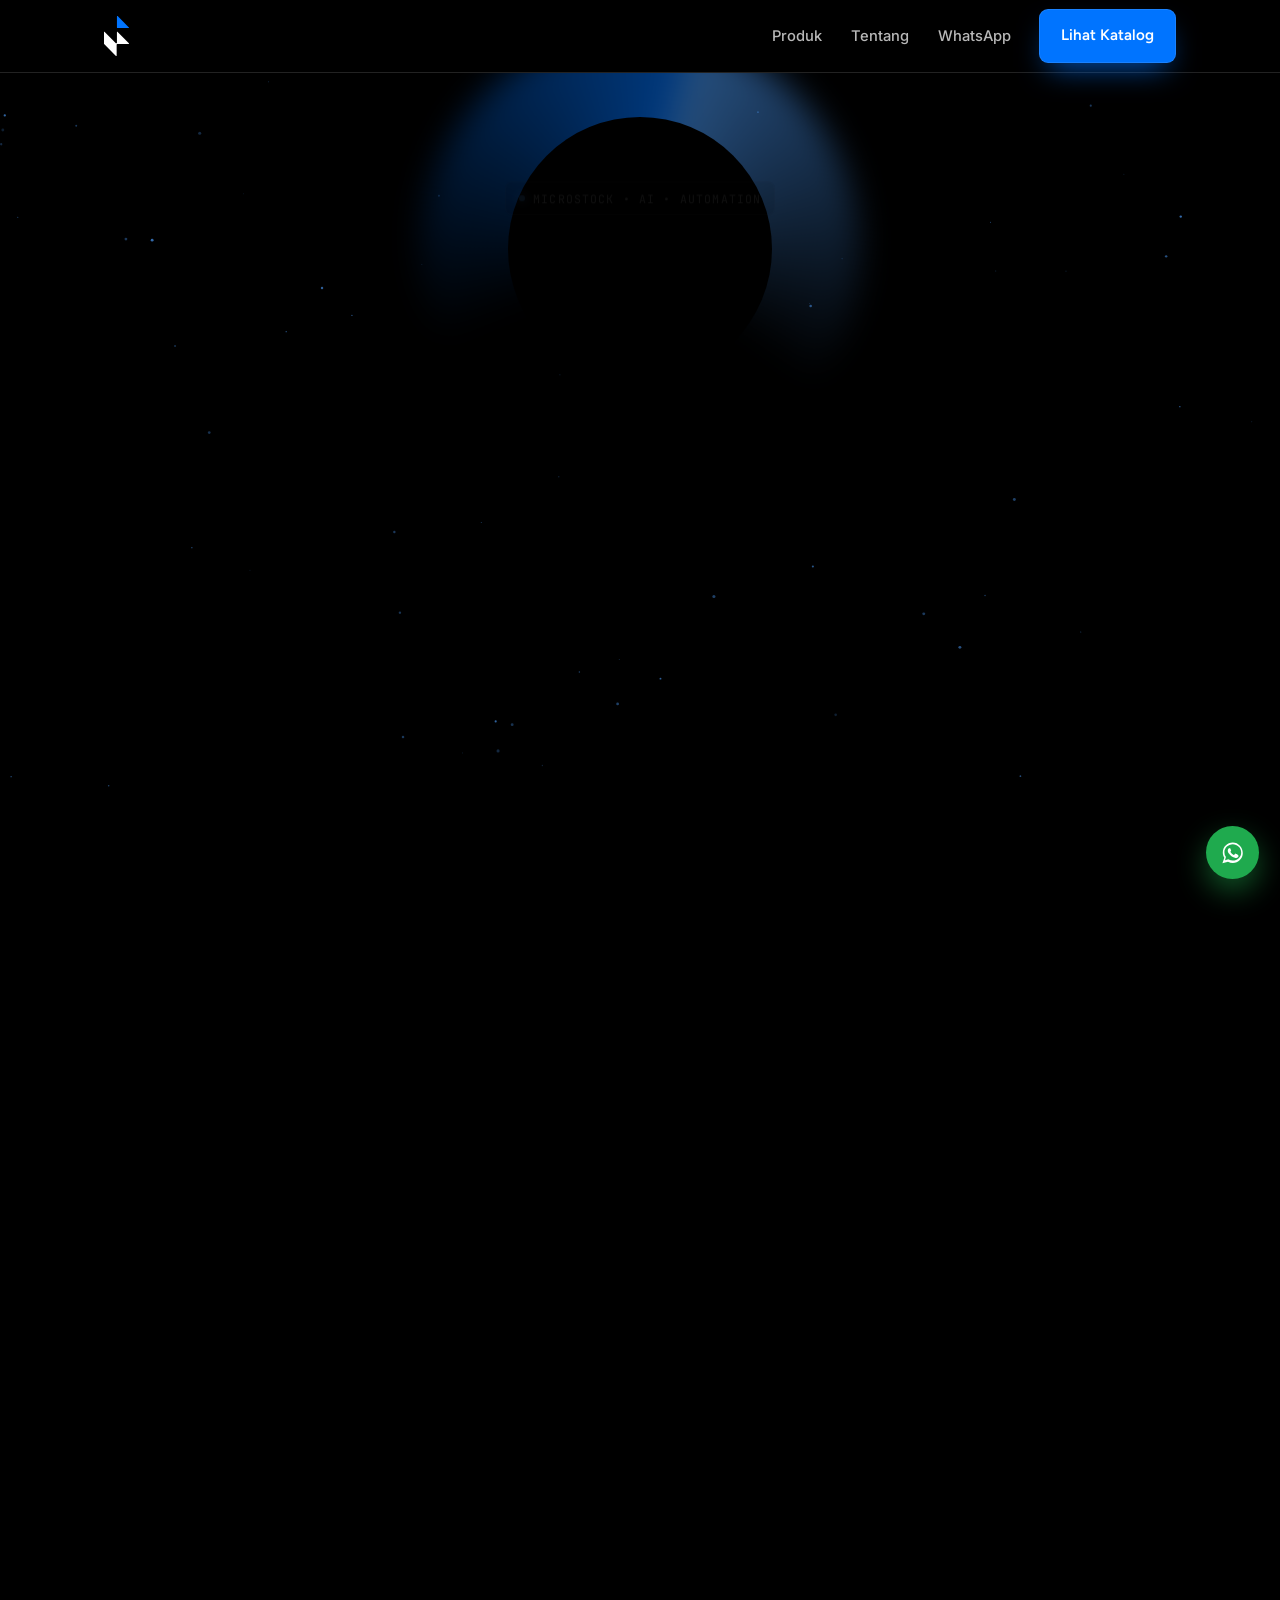
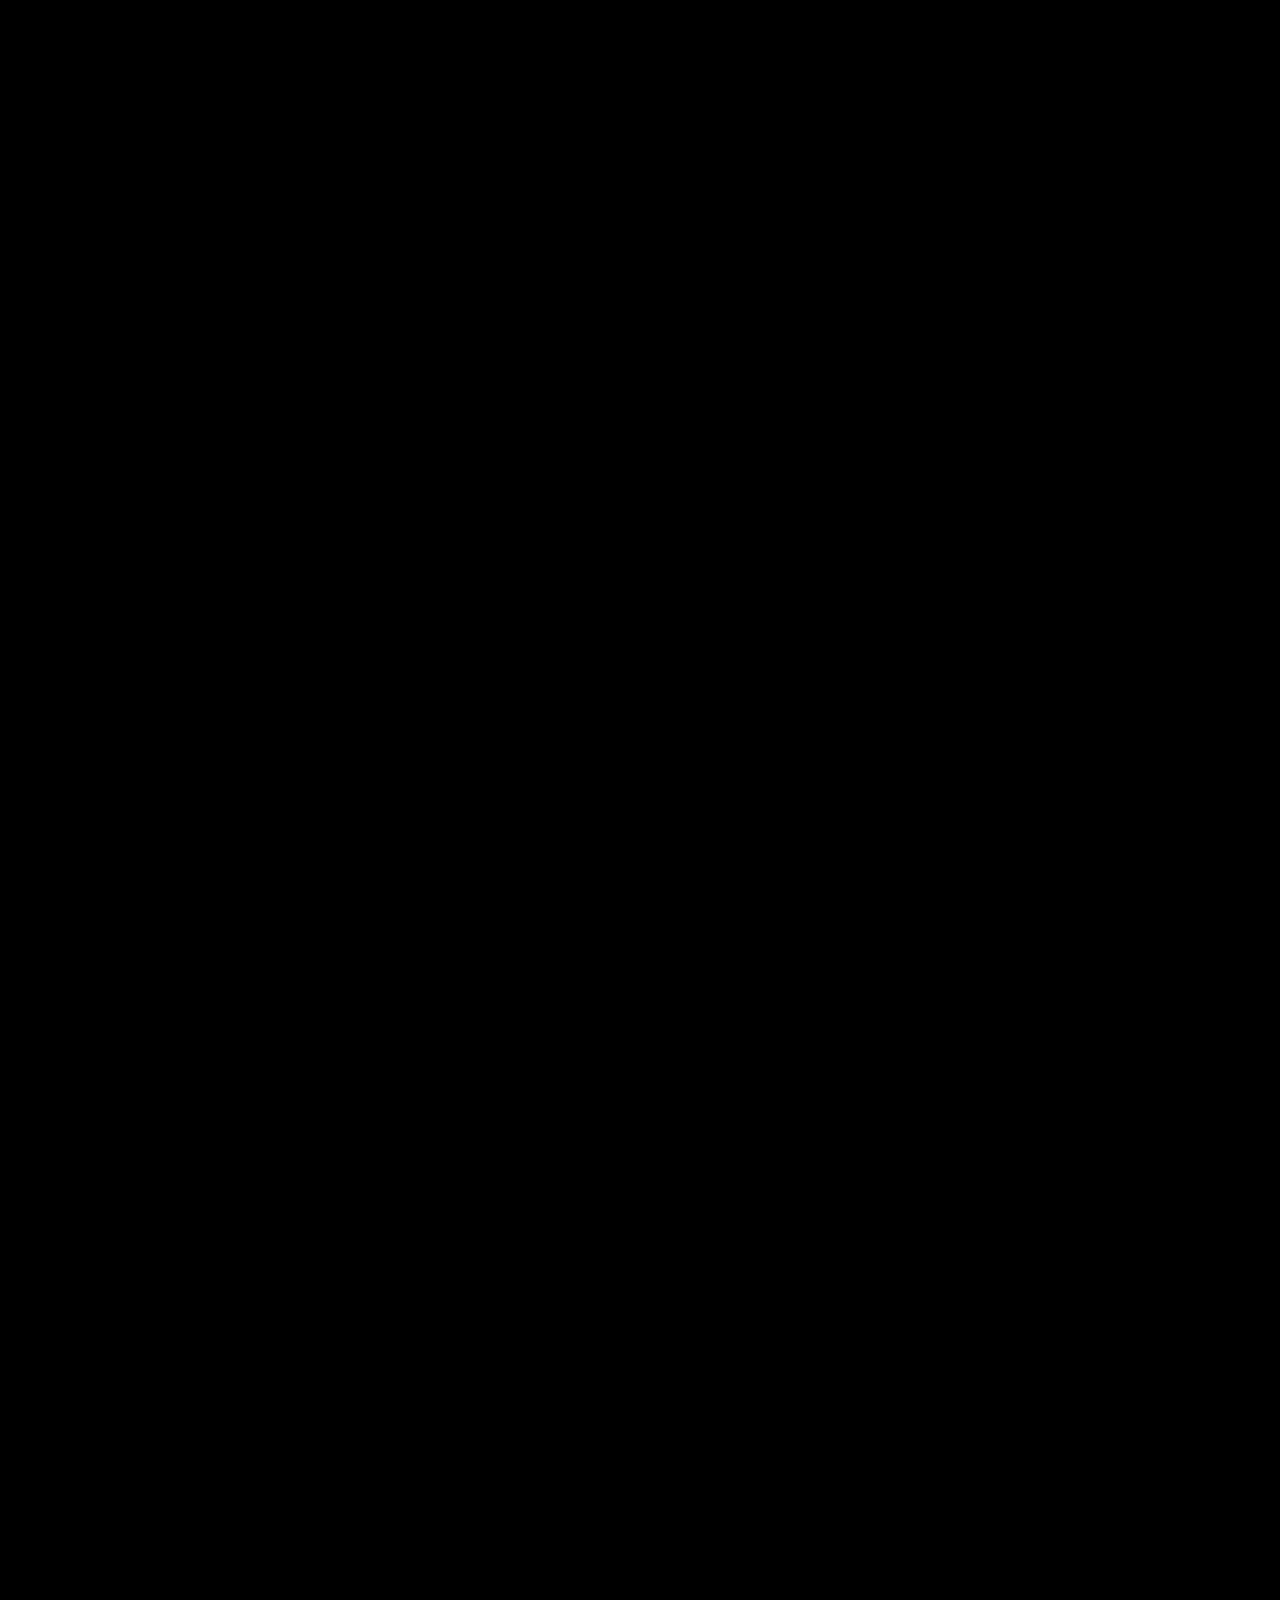
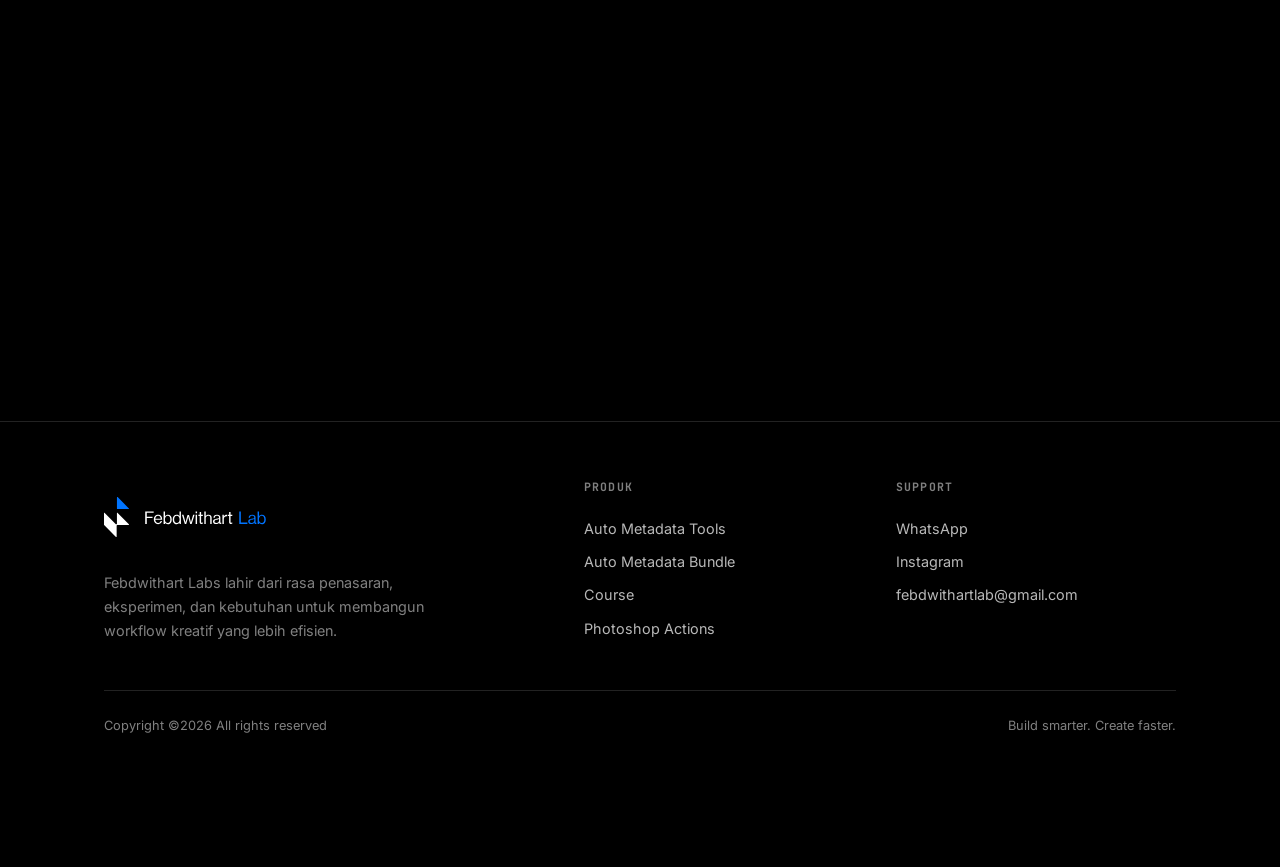
==== index.html @ 97d3edf4 "Initial commit" ====
<!DOCTYPE html>
<html lang="id">
<head>
  <meta charset="UTF-8" />
  <meta http-equiv="refresh" content="0; url=index-dark.html" />
  <title>Febdwithart Labs</title>
</head>
<body>
  <p>Memuat...</p>
</body>
</html>
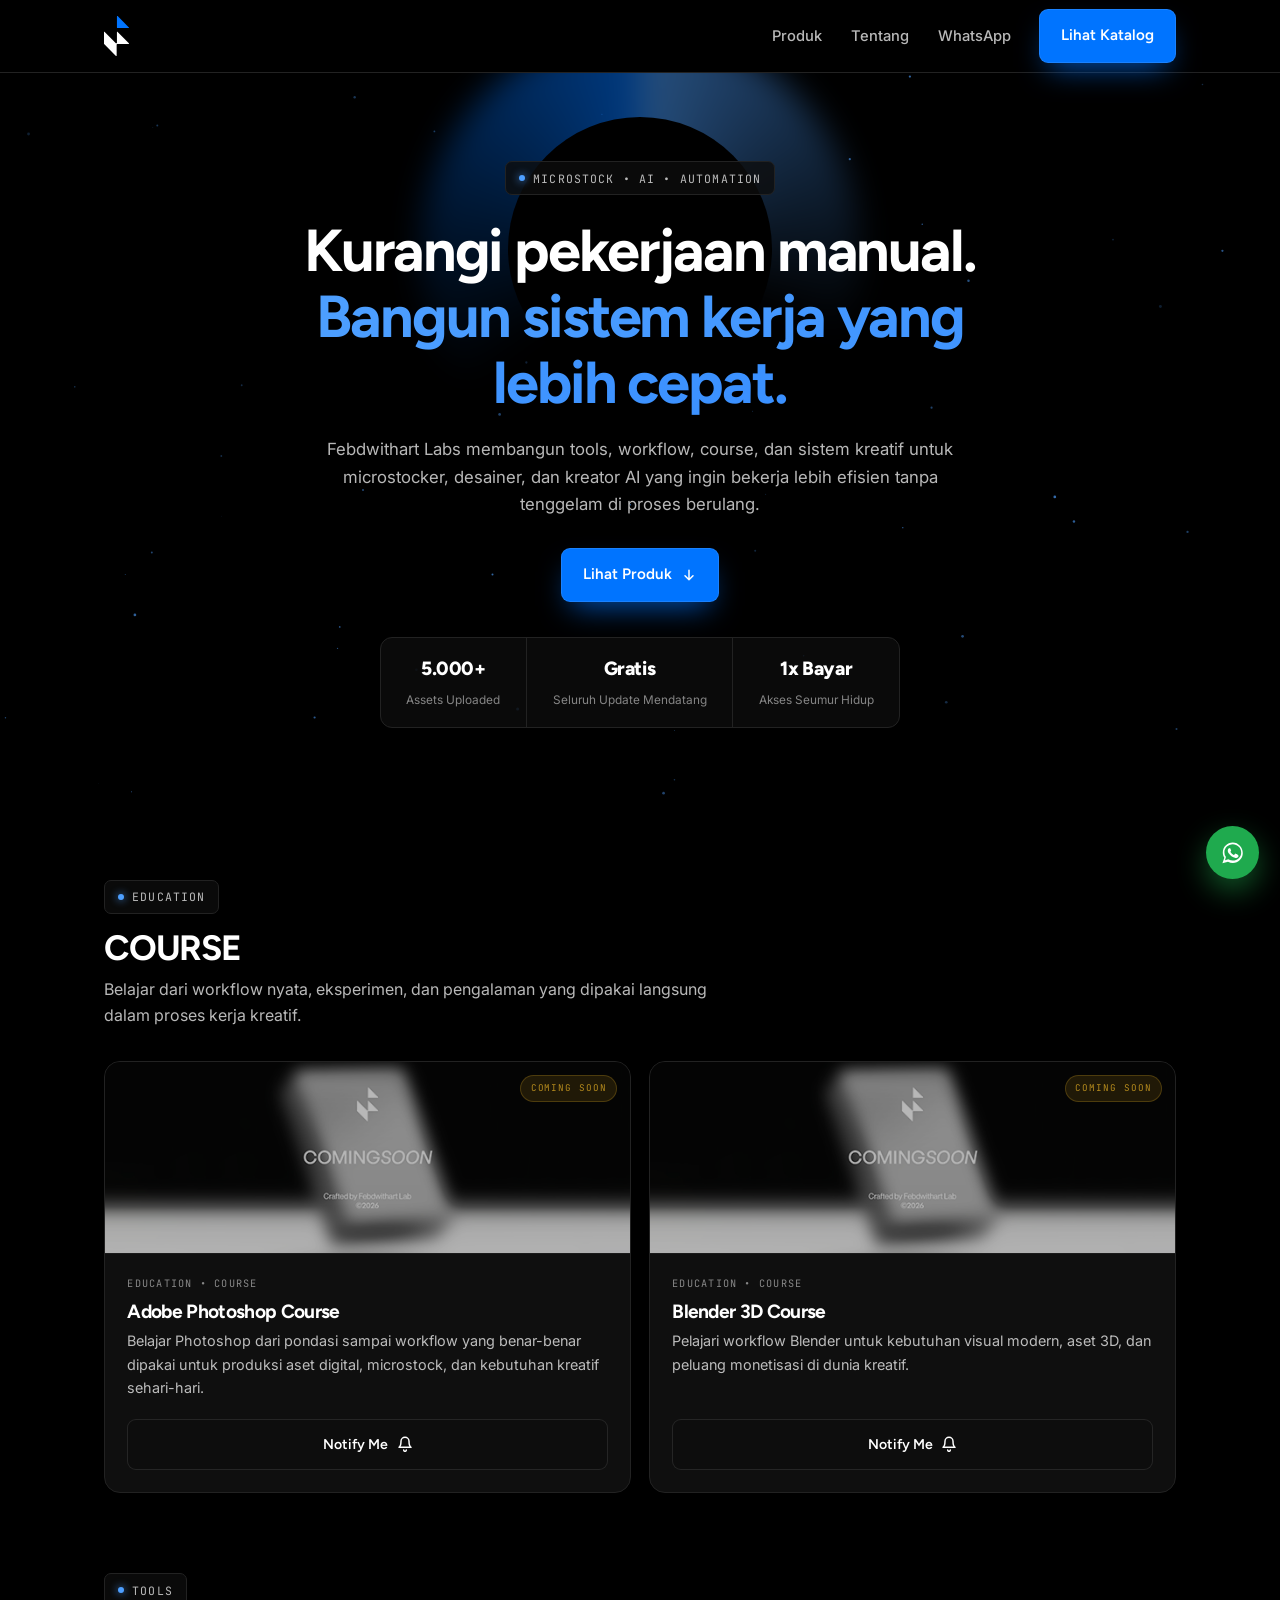
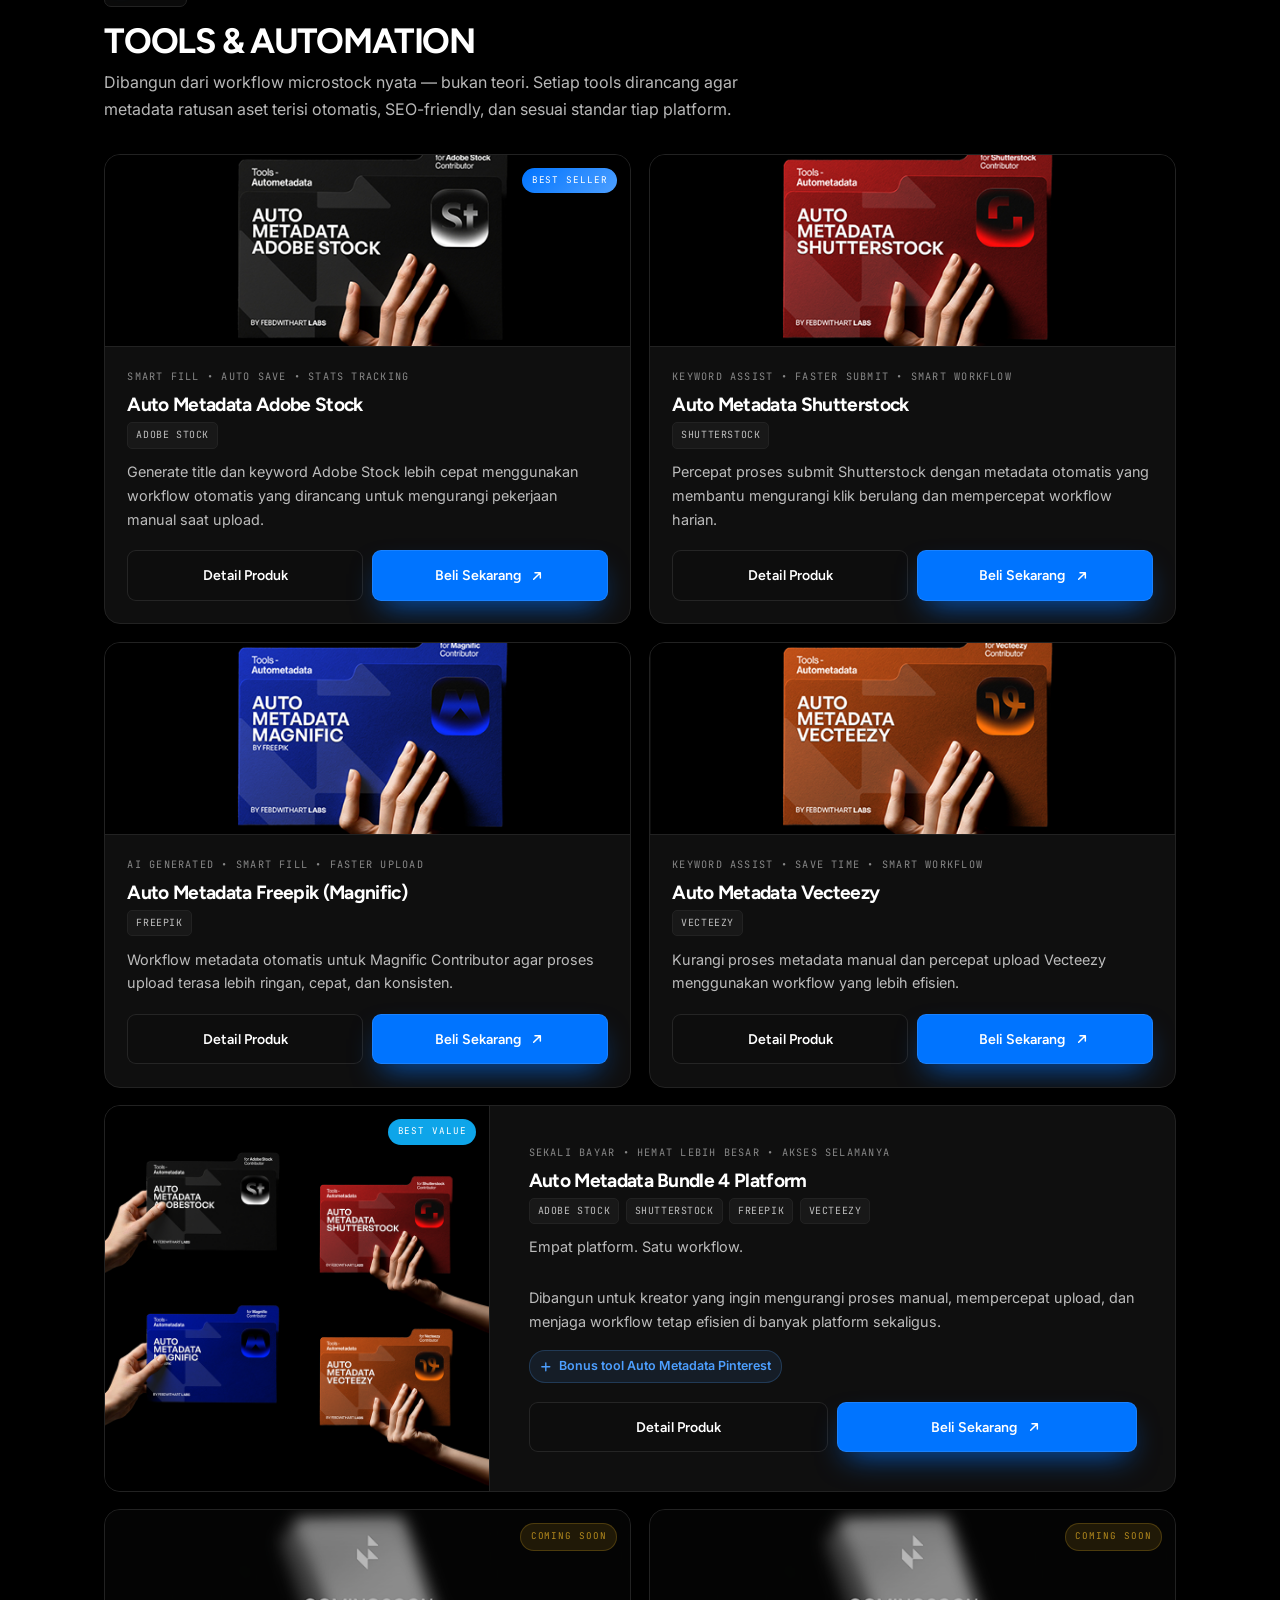
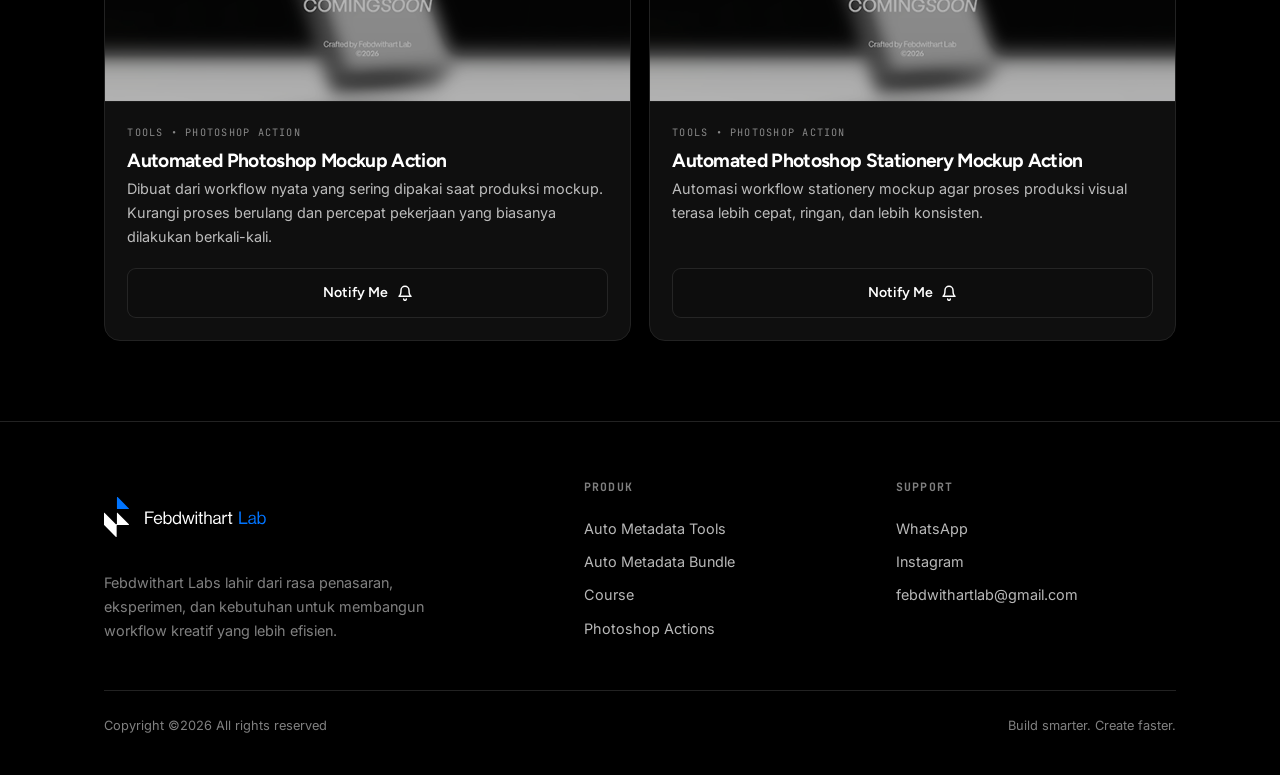
==== commit 446dff55: "Fix: rename index-dark.html jadi index.html" ====
--- a/index.html
+++ b/index.html
@@ -1,11 +1,337 @@
 <!DOCTYPE html>
 <html lang="id">
 <head>
-  <meta charset="UTF-8" />
-  <meta http-equiv="refresh" content="0; url=index-dark.html" />
-  <title>Febdwithart Labs</title>
+<meta charset="UTF-8" />
+<meta name="viewport" content="width=device-width, initial-scale=1.0" />
+<title>Febdwithart Labs — Tools, Course &amp; Automasi Kreatif untuk Microstock</title>
+<meta name="description" content="Ecosystem produk digital Febdwithart Labs: tools auto-metadata, course Photoshop & Blender, dan automasi workflow untuk microstocker, desainer, dan kreator AI." />
+<!-- Open Graph — tampilan saat link dibagikan -->
+<meta property="og:type"        content="website" />
+<meta property="og:site_name"   content="Febdwithart Labs" />
+<meta property="og:url"         content="https://febdwithartlab.com/" />
+<meta property="og:title"       content="Febdwithart Labs — Tools & Automasi untuk Microstocker" />
+<meta property="og:description" content="Tools auto-metadata, course, dan sistem workflow untuk microstocker yang ingin produksi lebih banyak tanpa kerja dua kali lipat." />
+<meta property="og:image"       content="https://febdwithartlab.com/images/og-image.jpg" />
+<meta property="og:image:width"  content="1200" />
+<meta property="og:image:height" content="630" />
+<meta property="og:locale"      content="id_ID" />
+
+<!-- Twitter / X Card -->
+<meta name="twitter:card"        content="summary_large_image" />
+<meta name="twitter:site"        content="@febdwithartlab" />
+<meta name="twitter:title"       content="Febdwithart Labs — Tools & Automasi untuk Microstocker" />
+<meta name="twitter:description" content="Tools auto-metadata, course, dan sistem workflow untuk microstocker yang ingin produksi lebih banyak tanpa kerja dua kali lipat." />
+<meta name="twitter:image"       content="https://febdwithartlab.com/images/og-image.jpg" />
+
+<!-- Canonical URL -->
+<link rel="canonical" href="https://febdwithartlab.com/" />
+<link rel="preconnect" href="https://fonts.googleapis.com" />
+<link rel="preconnect" href="https://fonts.gstatic.com" crossorigin />
+<link href="https://fonts.googleapis.com/css2?family=Figtree:wght@400;500;600;700;800;900&family=Inter:wght@400;500;600&family=JetBrains+Mono:wght@500&display=swap" rel="stylesheet" />
+<!-- Favicon -->
+<link rel="icon" type="image/x-icon"       href="images/favicon/favicon.ico" />
+<link rel="icon" type="image/png" sizes="16x16"  href="images/favicon/favicon-16x16.png" />
+<link rel="icon" type="image/png" sizes="32x32"  href="images/favicon/favicon-32x32.png" />
+<link rel="apple-touch-icon" sizes="180x180"     href="images/favicon/apple-touch-icon.png" />
+<link rel="manifest"                             href="images/favicon/site.webmanifest" />
+<meta name="theme-color" content="#0A0A0A" />
+<link rel="stylesheet" href="css/style.css" />
 </head>
 <body>
-  <p>Memuat...</p>
+
+<!-- ===== NAV ===== -->
+<header class="nav" id="nav">
+  <div class="wrap nav-in">
+    <a href="index.html" class="logo">
+      <img src="images/logo-icon.svg" alt="Febdwithart" class="logo-icon" />
+    </a>
+    <button class="burger" id="burger" aria-label="Menu"><span></span><span></span><span></span></button>
+    <div class="nav-collapse">
+      <nav class="nav-links">
+        <a href="#produk">Produk</a>
+        <a href="#tentang">Tentang</a>
+        <a href="https://wa.me/62895603681498" target="_blank" rel="noopener">WhatsApp</a>
+      </nav>
+      <a href="#produk" class="btn btn-primary">Lihat Katalog</a>
+    </div>
+  </div>
+</header>
+
+<main>
+
+  <!-- ===== HERO ===== -->
+  <section class="hero">
+    <canvas id="stars"></canvas>
+    <div class="hero-glow"><div class="ring"></div><div class="void"></div></div>
+    <div class="wrap">
+      <span class="badge reveal"><span class="dot"></span> Microstock &bull; AI &bull; Automation</span>
+      <h1 class="reveal"> Kurangi pekerjaan manual.<br><span class="grad"> Bangun sistem kerja yang lebih cepat.</span></h1>
+      <p class="lead reveal"> Febdwithart Labs membangun tools, workflow, course, dan sistem kreatif untuk microstocker, desainer, dan kreator AI yang ingin bekerja lebih efisien tanpa tenggelam di proses berulang.</p>
+      <div class="hero-actions reveal">
+        <a href="#produk" class="btn btn-primary">Lihat Produk
+          <svg viewBox="0 0 24 24" fill="none" stroke="currentColor" stroke-width="2.2" stroke-linecap="round" stroke-linejoin="round"><path d="M12 5v14M6 13l6 6 6-6"/></svg>
+        </a>
+      </div>
+      <div class="mini-stats reveal">
+        <div class="ms"><b>5.000+</b><span>Assets Uploaded</span></div>
+        <div class="ms"><b>Gratis</b><span>Seluruh Update Mendatang</span></div>
+        <div class="ms"><b>1x Bayar</b><span>Akses Seumur Hidup</span></div>
+      </div>
+    </div>
+  </section>
+
+  <!-- ===== SECTION 1: EDUCATION / COURSE ===== -->
+  <section class="section" id="produk">
+    <div class="wrap">
+      <div class="cat-head reveal">
+        <span class="badge"><span class="dot"></span> Education</span>
+        <h2>COURSE</h2>
+        <p>Belajar dari workflow nyata, eksperimen, dan pengalaman yang dipakai langsung dalam proses kerja kreatif.</p>
+      </div>
+      <div class="bento">
+
+        <!-- Adobe Photoshop Course -->
+        <article class="pcard soon span3 reveal">
+          <div class="pcard-cover"><img src="images/thumbnails/thumb-comingsoon.png"
+            alt="Adobe Photoshop Course"
+            class="thumb-img" />
+            <span class="pc-badge bg-soon">Coming Soon</span>
+          </div>
+          <div class="pcard-body">
+            <span class="pc-eyebrow">Education &bull; Course</span>
+            <h3>Adobe Photoshop Course</h3>
+            <p>Belajar Photoshop dari pondasi sampai workflow yang benar-benar dipakai untuk produksi aset digital, microstock, dan kebutuhan kreatif sehari-hari.</p>
+            <div class="pc-actions">
+              <a class="btn btn-ghost" href="https://wa.me/62895603681498?text=Halo%2C%20saya%20tertarik%20Adobe%20Photoshop%20Course.%20Kalau%20rilis%20kabarin%20ya." target="_blank" rel="noopener">Notify Me
+                <svg viewBox="0 0 24 24" fill="none" stroke="currentColor" stroke-width="2.2" stroke-linecap="round" stroke-linejoin="round"><path d="M6 8a6 6 0 0 1 12 0c0 7 3 9 3 9H3s3-2 3-9M10 21a2 2 0 0 0 4 0"/></svg>
+              </a>
+            </div>
+          </div>
+        </article>
+
+        <!-- Blender 3D Course -->
+        <article class="pcard soon span3 reveal">
+          <div class="pcard-cover"><img src="images/thumbnails/thumb-comingsoon.png"
+            alt="Blender 3D Course"
+            class="thumb-img" />
+            <span class="pc-badge bg-soon">Coming Soon</span>
+          </div>
+          <div class="pcard-body">
+            <span class="pc-eyebrow">Education &bull; Course</span>
+            <h3>Blender 3D Course</h3>
+            <p>Pelajari workflow Blender untuk kebutuhan visual modern, aset 3D, dan peluang monetisasi di dunia kreatif.</p>
+            <div class="pc-actions">
+              <a class="btn btn-ghost" href="https://wa.me/62895603681498?text=Halo%2C%20saya%20tertarik%20Blender%203D%20Course.%20Kalau%20rilis%20kabarin%20ya." target="_blank" rel="noopener">Notify Me
+                <svg viewBox="0 0 24 24" fill="none" stroke="currentColor" stroke-width="2.2" stroke-linecap="round" stroke-linejoin="round"><path d="M6 8a6 6 0 0 1 12 0c0 7 3 9 3 9H3s3-2 3-9M10 21a2 2 0 0 0 4 0"/></svg>
+              </a>
+            </div>
+          </div>
+        </article>
+
+      </div>
+    </div>
+  </section>
+
+  <!-- ===== SECTION 2: TOOLS ===== -->
+  <section class="section" id="tools" style="padding-top:0;">
+    <div class="wrap">
+      <div class="cat-head reveal">
+        <span class="badge"><span class="dot"></span> TOOLS</span>
+        <h2>TOOLS & AUTOMATION</h2>
+        <p>Dibangun dari workflow microstock nyata — bukan teori. Setiap tools dirancang agar metadata ratusan aset terisi otomatis, SEO-friendly, dan sesuai standar tiap platform.</p>
+      </div>
+      <div class="bento">
+
+        <!-- 1. Auto Metadata Adobe Stock -->
+        <article class="pcard span3 reveal">
+          <div class="pcard-cover">
+            <img src="images/thumbnails/thumb-adobestock.png"
+            alt="Auto Metadata Adobe Stock"
+            class="thumb-img" /><span class="pc-badge bg-best">Best Seller</span>
+          </div>
+          <div class="pcard-body">
+            <span class="pc-eyebrow">Smart Fill &bull; Auto Save &bull; Stats Tracking</span>
+            <h3>Auto Metadata Adobe Stock</h3>
+            <div class="pc-platforms"><span>Adobe Stock</span></div>
+            <p>Generate title dan keyword Adobe Stock lebih cepat menggunakan workflow otomatis yang dirancang untuk mengurangi pekerjaan manual saat upload.</p>
+            <div class="pc-actions">
+              <a class="btn btn-ghost" href="products/autometadata-adobe.html">Detail Produk</a>
+              <a class="btn btn-primary" href="https://lynk.id/febdwithart/07mp1kjrmgll/checkout" target="_blank" rel="noopener">Beli Sekarang
+                <svg viewBox="0 0 24 24" fill="none" stroke="currentColor" stroke-width="2.2" stroke-linecap="round" stroke-linejoin="round"><path d="M7 17 17 7M9 7h8v8"/></svg>
+              </a>
+            </div>
+          </div>
+        </article>
+
+        <!-- 2. Auto Metadata Shutterstock -->
+        <article class="pcard span3 reveal">
+          <div class="pcard-cover">
+            <img src="images/thumbnails/thumb-shutterstock.png"
+            alt="Auto Metadata Shutterstock"
+            class="thumb-img" />
+          </div>
+          <div class="pcard-body">
+            <span class="pc-eyebrow">Keyword Assist &bull; Faster Submit &bull; Smart Workflow</span>
+            <h3>Auto Metadata Shutterstock</h3>
+            <div class="pc-platforms"><span>Shutterstock</span></div>
+            <p>Percepat proses submit Shutterstock dengan metadata otomatis yang membantu mengurangi klik berulang dan mempercepat workflow harian.</p>
+            <div class="pc-actions">
+              <a class="btn btn-ghost" href="products/autometadata-shutterstock.html">Detail Produk</a>
+              <a class="btn btn-primary" href="https://lynk.id/febdwithart/dnpy4gwk1y93/checkout" target="_blank" rel="noopener">Beli Sekarang
+                <svg viewBox="0 0 24 24" fill="none" stroke="currentColor" stroke-width="2.2" stroke-linecap="round" stroke-linejoin="round"><path d="M7 17 17 7M9 7h8v8"/></svg>
+              </a>
+            </div>
+          </div>
+        </article>
+
+        <!-- 3. Auto Metadata Freepik (Magnific) -->
+        <article class="pcard span3 reveal">
+          <div class="pcard-cover">
+            <img src="images/thumbnails/thumb-freepik.png"
+            alt="Auto Metadata Freepik"
+            class="thumb-img" />
+          </div>
+          <div class="pcard-body">
+            <span class="pc-eyebrow">Ai Generated &bull; Smart Fill &bull; Faster upload</span>
+            <h3>Auto Metadata Freepik (Magnific)</h3>
+            <div class="pc-platforms"><span>Freepik</span></div>
+            <p>Workflow metadata otomatis untuk Magnific Contributor agar proses upload terasa lebih ringan, cepat, dan konsisten.</p>
+            <div class="pc-actions">
+              <a class="btn btn-ghost" href="products/autometadata-freepik.html">Detail Produk</a>
+              <a class="btn btn-primary" href="https://lynk.id/febdwithart/welr1jdjko2z/checkout" target="_blank" rel="noopener">Beli Sekarang
+                <svg viewBox="0 0 24 24" fill="none" stroke="currentColor" stroke-width="2.2" stroke-linecap="round" stroke-linejoin="round"><path d="M7 17 17 7M9 7h8v8"/></svg>
+              </a>
+            </div>
+          </div>
+        </article>
+
+        <!-- 4. Auto Metadata Vecteezy -->
+        <article class="pcard span3 reveal">
+          <div class="pcard-cover">
+            <img src="images/thumbnails/thumb-vecteezy.png"
+            alt="Auto Metadata Vecteezy"
+            class="thumb-img" />
+          </div>
+          <div class="pcard-body">
+            <span class="pc-eyebrow">Keyword Assist &bull; Save Time &bull; Smart Workflow</span>
+            <h3>Auto Metadata Vecteezy</h3>
+            <div class="pc-platforms"><span>Vecteezy</span></div>
+            <p>Kurangi proses metadata manual dan percepat upload Vecteezy menggunakan workflow yang lebih efisien.</p>
+            <div class="pc-actions">
+              <a class="btn btn-ghost" href="products/autometadata-vecteezy.html">Detail Produk</a>
+              <a class="btn btn-primary" href="https://lynk.id/febdwithart/2qzo8mz1nnvk/checkout" target="_blank" rel="noopener">Beli Sekarang
+                <svg viewBox="0 0 24 24" fill="none" stroke="currentColor" stroke-width="2.2" stroke-linecap="round" stroke-linejoin="round"><path d="M7 17 17 7M9 7h8v8"/></svg>
+              </a>
+            </div>
+          </div>
+        </article>
+
+        <!-- 5. Auto Metadata Bundle 4 Platform — FEATURE FULL WIDTH -->
+        <article class="pcard feature span6 reveal">
+          <div class="pcard-cover">
+            <img src="images/thumbnails/thumb-bundle.png"
+            alt="Auto Metadata Bundle 4 Platform"
+            class="thumb-img" /><span class="pc-badge bg-value">Best Value</span>
+          </div>
+          <div class="pcard-body">
+            <span class="pc-eyebrow">Sekali Bayar &bull; Hemat Lebih Besar &bull; Akses Selamanya</span>
+            <h3>Auto Metadata Bundle 4 Platform</h3>
+            <div class="pc-platforms"><span>Adobe Stock</span><span>Shutterstock</span><span>Freepik</span><span>Vecteezy</span></div>
+            <p>Empat platform. Satu workflow.</p>
+            <p>Dibangun untuk kreator yang ingin mengurangi proses manual, mempercepat upload, dan menjaga workflow tetap efisien di banyak platform sekaligus.</p>
+            <span class="pc-bonus">
+              <svg viewBox="0 0 24 24" fill="none" stroke="currentColor" stroke-width="2.4" stroke-linecap="round" stroke-linejoin="round" style="width:.85rem;height:.85rem;"><path d="M12 5v14M5 12h14"/></svg>
+              Bonus tool Auto Metadata Pinterest
+            </span>
+            <div class="pc-actions">
+              <a class="btn btn-ghost" href="products/bundling-automation.html">Detail Produk</a>
+              <a class="btn btn-primary" href="https://lynk.id/febdwithart/vrxp7mz3n7ve/checkout" target="_blank" rel="noopener">Beli Sekarang
+                <svg viewBox="0 0 24 24" fill="none" stroke="currentColor" stroke-width="2.2" stroke-linecap="round" stroke-linejoin="round"><path d="M7 17 17 7M9 7h8v8"/></svg>
+              </a>
+            </div>
+          </div>
+        </article>
+
+        <!-- 6. Automated Photoshop Mockup Action -->
+        <article class="pcard soon span3 reveal">
+          <div class="pcard-cover"><img src="images/thumbnails/thumb-comingsoon.png"
+            alt="Automated Photoshop Mockup Action"
+            class="thumb-img" />
+            <span class="pc-badge bg-soon">Coming Soon</span>
+          </div>
+          <div class="pcard-body">
+            <span class="pc-eyebrow">Tools &bull; Photoshop Action</span>
+            <h3>Automated Photoshop Mockup Action</h3>
+            <p>Dibuat dari workflow nyata yang sering dipakai saat produksi mockup. Kurangi proses berulang dan percepat pekerjaan yang biasanya dilakukan berkali-kali.</p>
+            <div class="pc-actions">
+              <a class="btn btn-ghost" href="https://wa.me/62895603681498?text=Halo%2C%20saya%20tertarik%20Automated%20Photoshop%20Mockup%20Action.%20Kalau%20rilis%20kabarin%20ya." target="_blank" rel="noopener">Notify Me
+                <svg viewBox="0 0 24 24" fill="none" stroke="currentColor" stroke-width="2.2" stroke-linecap="round" stroke-linejoin="round"><path d="M6 8a6 6 0 0 1 12 0c0 7 3 9 3 9H3s3-2 3-9M10 21a2 2 0 0 0 4 0"/></svg>
+              </a>
+            </div>
+          </div>
+        </article>
+
+        <!-- 7. Automated Photoshop Stationery Mockup Action -->
+        <article class="pcard soon span3 reveal">
+          <div class="pcard-cover"><img src="images/thumbnails/thumb-comingsoon.png"
+            alt="Automated Photoshop Stationery Mockup Action"
+            class="thumb-img" />
+            <span class="pc-badge bg-soon">Coming Soon</span>
+          </div>
+          <div class="pcard-body">
+            <span class="pc-eyebrow">Tools &bull; Photoshop Action</span>
+            <h3>Automated Photoshop Stationery Mockup Action</h3>
+            <p>Automasi workflow stationery mockup agar proses produksi visual terasa lebih cepat, ringan, dan lebih konsisten.</p>
+            <div class="pc-actions">
+              <a class="btn btn-ghost" href="https://wa.me/62895603681498?text=Halo%2C%20saya%20tertarik%20Automated%20Photoshop%20Stationery%20Mockup%20Action.%20Kalau%20rilis%20kabarin%20ya." target="_blank" rel="noopener">Notify Me
+                <svg viewBox="0 0 24 24" fill="none" stroke="currentColor" stroke-width="2.2" stroke-linecap="round" stroke-linejoin="round"><path d="M6 8a6 6 0 0 1 12 0c0 7 3 9 3 9H3s3-2 3-9M10 21a2 2 0 0 0 4 0"/></svg>
+              </a>
+            </div>
+          </div>
+        </article>
+
+      </div>
+    </div>
+  </section>
+
+</main>
+
+<!-- ===== FOOTER ===== -->
+<footer class="footer" id="tentang">
+  <div class="wrap">
+    <div class="foot-grid">
+      <div class="foot-brand">
+        <span class="logo">
+          <img src="images/logo-icon.svg" alt="Febdwithart" class="logo-icon" />
+          <img src="images/logo-type.svg" alt="Febdwithart Labs" class="logo-type" />
+        </span>
+        <p>Febdwithart Labs lahir dari rasa penasaran, eksperimen, dan kebutuhan untuk membangun workflow kreatif yang lebih efisien.</p>
+      </div>
+      <div class="foot-col">
+        <h5>Produk</h5>
+        <a href="#tools">Auto Metadata Tools</a>
+        <a href="products/bundling-automation.html">Auto Metadata Bundle</a>
+        <a href="#produk">Course</a>
+        <a href="#tools">Photoshop Actions</a>
+      </div>
+      <div class="foot-col">
+        <h5>Support</h5>
+        <a href="https://wa.me/62895603681498" target="_blank" rel="noopener">WhatsApp</a>
+        <a href="https://instagram.com/febdwithartlab" target="_blank" rel="noopener">Instagram</a>
+        <a href="mailto:febdwithartlab@gmail.com">febdwithartlab@gmail.com</a>
+      </div>
+    </div>
+    <div class="foot-bottom">
+      <span>Copyright &copy;2026 All rights reserved</span>
+      <span>Build smarter. Create faster.</span>
+    </div>
+  </div>
+</footer>
+
+<a href="https://wa.me/62895603681498" class="fab" target="_blank" rel="noopener" aria-label="Chat WhatsApp">
+  <svg viewBox="0 0 32 32"><path d="M16 3C9 3 3.5 8.5 3.5 15.5c0 2.4.7 4.7 1.9 6.7L3 29l7-1.8c1.9 1 4 1.6 6 1.6 7 0 12.5-5.5 12.5-12.5S23 3 16 3Zm0 22.7c-1.8 0-3.6-.5-5.1-1.4l-.4-.2-4.2 1.1 1.1-4.1-.3-.4a10 10 0 0 1-1.6-5.5C5.5 9.9 10.2 5.3 16 5.3s10.5 4.6 10.5 10.2S21.8 25.7 16 25.7Zm5.8-7.6c-.3-.2-1.9-.9-2.2-1s-.5-.2-.7.2-.8 1-1 1.2-.4.2-.7.1a8.3 8.3 0 0 1-4.1-3.6c-.3-.5.3-.5.8-1.5.1-.2 0-.4 0-.5l-1-2.3c-.2-.6-.5-.5-.7-.5h-.6c-.2 0-.5.1-.8.4a3.7 3.7 0 0 0-1.1 2.7c0 1.6 1.2 3.2 1.3 3.4.2.2 2.3 3.6 5.7 5 2.1.9 3 .9 4 .8.6-.1 1.9-.8 2.2-1.5.3-.8.3-1.4.2-1.5l-.5-.5Z"/></svg>
+</a>
+
+<script src="js/main.js" defer></script>
 </body>
-</html>+</html>
--- a/css/style.css
+++ b/css/style.css
@@ -0,0 +1,564 @@
+/* ============================================================
+   FEBDWITHART LAB — Shared Design System
+   Dipakai oleh: index.html + products/*.html
+   ============================================================ */
+
+/* ---------- TOKENS ---------- */
+:root{
+  --bg:#000000;
+  --panel:rgba(13,13,13,.8);
+  --panel-2:rgba(255,255,255,.04);
+  --card:#0f0f0f;
+  --line:#222222;
+  --line-soft:rgba(255,255,255,.1);
+  --purple:#0074ff;
+  --purple-2:#3a90ff;
+  --pink:#4d9fff;
+  --white:#ffffff;
+  --t-2:rgba(255,255,255,.72);
+  --t-3:rgba(255,255,255,.5);
+  --green:#34d399;
+  --amber:#fbbf24;
+  --warn:#ff6b6b;
+  --warn-bg:rgba(255,107,107,.07);
+  --warn-br:rgba(255,107,107,.2);
+  --maxw:1120px;
+}
+
+/* ---------- RESET / BASE ---------- */
+*,*::before,*::after{box-sizing:border-box;margin:0;padding:0;}
+html{scroll-behavior:smooth;}
+body{
+  font-family:'Inter',system-ui,sans-serif;
+  background:var(--bg);color:var(--white);
+  -webkit-font-smoothing:antialiased;line-height:1.65;overflow-x:hidden;
+}
+h1,h2,h3,h4{font-family:'Figtree',sans-serif;font-weight:700;line-height:1.12;letter-spacing:-.035em;}
+a{color:inherit;text-decoration:none;}
+button{font-family:inherit;}
+img{display:block;max-width:100%;}
+::selection{background:var(--purple);color:#fff;}
+::-webkit-scrollbar{width:9px;}
+::-webkit-scrollbar-track{background:#0a0a0a;}
+::-webkit-scrollbar-thumb{background:#2a2a2a;border-radius:6px;}
+
+/* ---------- LAYOUT ---------- */
+.wrap{max-width:var(--maxw);margin:0 auto;padding:0 24px;}
+.section{padding:80px 0;}
+.grad{background:linear-gradient(120deg,var(--pink),var(--purple-2));-webkit-background-clip:text;background-clip:text;color:transparent;}
+
+/* ---------- BADGE / EYEBROW ---------- */
+.badge{
+  display:inline-flex;align-items:center;gap:.5rem;
+  font-family:'JetBrains Mono',monospace;font-size:.72rem;
+  color:var(--t-2);border:1px solid var(--line);background:var(--panel);
+  padding:.42rem .8rem;border-radius:7px;text-transform:uppercase;letter-spacing:.1em;
+}
+.badge .dot{width:.4rem;height:.4rem;border-radius:50%;background:var(--pink);box-shadow:0 0 8px var(--pink);}
+
+.sec-head{max-width:42rem;margin:0 auto 2.6rem;text-align:center;}
+.sec-head.left{margin-left:0;text-align:left;}
+.sec-head .badge{margin-bottom:1rem;}
+.h-sec{font-size:clamp(1.8rem,4.2vw,2.7rem);}
+.sec-head p{margin-top:.85rem;color:var(--t-2);}
+.lead{font-size:1.05rem;color:var(--t-2);}
+
+/* ---------- BUTTONS ---------- */
+.btn{
+  display:inline-flex;align-items:center;justify-content:center;gap:.55rem;
+  font-family:'Figtree';font-weight:600;font-size:.95rem;
+  padding:.85rem 1.3rem;border-radius:9px;cursor:pointer;
+  border:1px solid var(--line-soft);transition:transform .18s,background .2s;
+}
+.btn svg{width:1rem;height:1rem;transition:transform .25s;}
+.btn-primary{background:var(--purple);color:#fff;box-shadow:0 14px 30px -10px rgba(0,116,255,.7);}
+.btn-primary:hover{background:var(--purple-2);transform:translateY(-2px);}
+.btn-primary:hover svg{transform:translate(2px,-2px);}
+.btn-ghost{background:var(--panel);color:#fff;}
+.btn-ghost:hover{background:rgba(255,255,255,.08);transform:translateY(-2px);}
+.btn-wa{background:#1faa4e;color:#fff;border-color:rgba(255,255,255,.12);}
+.btn-wa:hover{background:#178a3f;transform:translateY(-2px);}
+
+/* ---------- NAV ---------- */
+.nav{position:sticky;top:0;z-index:60;background:rgba(0,0,0,.8);backdrop-filter:blur(14px);border-bottom:1px solid var(--line);}
+.nav-in{display:flex;align-items:center;justify-content:space-between;height:4.5rem;position:relative;gap:1rem;}
+.logo{display:flex;align-items:center;gap:.55rem;font-family:'Figtree';font-weight:800;font-size:1.06rem;letter-spacing:-.04em;white-space:nowrap;}
+.logo .mk{
+  width:1.7rem;height:1.7rem;border-radius:7px;flex:none;
+  background:linear-gradient(135deg,var(--purple),var(--pink));
+  display:flex;align-items:center;justify-content:center;
+}
+.logo .mk svg{width:1rem;height:1rem;}
+.logo em{font-style:normal;color:var(--pink);}
+
+.logo-icon{height:40px; width: auto;}
+.logo-type{height: 80px; width: auto;}
+
+.nav-collapse{display:flex;align-items:center;gap:1.8rem;}
+.nav-links{display:flex;align-items:center;gap:1.8rem;}
+.nav-links a{font-size:.92rem;color:var(--t-2);font-weight:500;transition:color .15s;}
+.nav-links a:hover{color:#fff;}
+.burger{display:none;flex-direction:column;gap:.3rem;background:none;border:0;cursor:pointer;padding:.4rem;flex:none;}
+.burger span{width:1.4rem;height:2px;background:#fff;border-radius:2px;transition:.25s;}
+.nav.open .burger span:nth-child(1){transform:translateY(.4rem) rotate(45deg);}
+.nav.open .burger span:nth-child(2){opacity:0;}
+.nav.open .burger span:nth-child(3){transform:translateY(-.4rem) rotate(-45deg);}
+
+/* ---------- HERO (homepage) ---------- */
+.hero{position:relative;text-align:center;padding:5.5rem 0 4.5rem;overflow:hidden;}
+#stars{position:absolute;inset:0;width:100%;height:100%;z-index:0;}
+.hero-glow{position:absolute;top:-6%;left:50%;transform:translateX(-50%);width:min(440px,84vw);height:min(440px,84vw);z-index:0;pointer-events:none;}
+.hero-glow .ring{
+  position:absolute;inset:0;border-radius:50%;
+  background:conic-gradient(from 0deg,var(--pink),transparent 32%,transparent 64%,var(--purple));
+  filter:blur(16px);opacity:.5;animation:spin 16s linear infinite;
+}
+.hero-glow .void{position:absolute;inset:20%;border-radius:50%;background:#000;}
+@keyframes spin{to{transform:rotate(360deg);}}
+.hero .wrap{position:relative;z-index:2;}
+.hero h1{font-size:clamp(2.2rem,5.2vw,3.7rem);font-weight:700;max-width:20ch;margin:1.4rem auto 0;}
+.hero p.lead{margin:1.2rem auto 0;max-width:42rem;}
+.hero-actions{display:flex;gap:.7rem;justify-content:center;flex-wrap:wrap;margin-top:1.8rem;}
+
+/* mini stats */
+.mini-stats{
+  display:inline-flex;margin-top:2.2rem;border:1px solid var(--line);
+  border-radius:12px;overflow:hidden;background:var(--panel);
+}
+.mini-stats .ms{padding:.95rem 1.6rem;text-align:center;border-right:1px solid var(--line);}
+.mini-stats .ms:last-child{border-right:none;}
+.mini-stats .ms b{display:block;font-family:'Figtree';font-weight:800;font-size:1.2rem;letter-spacing:-.02em;}
+.mini-stats .ms span{font-size:.74rem;color:var(--t-3);}
+
+/* ---------- CATEGORY SECTION ---------- */
+.cat-head{margin-bottom:2rem;}
+.cat-head .badge{margin-bottom:.9rem;}
+.cat-head h2{font-size:clamp(1.6rem,3.4vw,2.2rem);}
+.cat-head p{color:var(--t-2);margin-top:.5rem;max-width:40rem;}
+
+/* ---------- PRODUCT CARD ---------- */
+.pgrid{display:grid;grid-template-columns:repeat(2,1fr);gap:1.2rem;}
+.pcard{
+  display:flex;flex-direction:column;overflow:hidden;
+  border:1px solid var(--line);border-radius:16px;background:var(--card);
+  transition:transform .2s,border-color .2s;
+}
+.pcard:hover{transform:translateY(-4px);border-color:#3a3a3a;}
+.pcard-cover{
+  position:relative;
+  height:12rem;           /* ← naikkan sedikit biar thumbnail lebih kelihatan */
+  display:flex;flex-direction:column;
+  align-items:center;justify-content:center;gap:.6rem;
+  border-bottom:1px solid var(--line);
+  overflow:hidden;        /* ← tambah ini agar gambar tidak keluar kotak */
+}
+thumb.img{
+  position:absolute;
+  inset:0;                     /* = top:0; right:0; bottom:0; left:0 */
+  width:100%;
+  height:100%;
+  object-fit:cover;            /* gambar mengisi area tanpa distorsi */
+  object-position:center top;  /* posisi fokus gambar dari atas */
+  display:block;
+  border-radius:0;
+}
+.pc-ico{
+  width:3.4rem;height:3.4rem;border-radius:12px;
+  background:rgba(255,255,255,.08);border:1px solid rgba(255,255,255,.14);
+  display:flex;align-items:center;justify-content:center;
+}
+.pc-ico svg{width:1.7rem;height:1.7rem;stroke:#fff;fill:none;}
+.pc-label{font-family:'JetBrains Mono',monospace;font-size:.66rem;letter-spacing:.16em;text-transform:uppercase;color:var(--t-3);}
+.pc-badge{
+  position:absolute;top:.8rem;right:.8rem;
+  font-family:'JetBrains Mono',monospace;font-size:.58rem;letter-spacing:.1em;
+  text-transform:uppercase;padding:.32rem .6rem;border-radius:1rem;
+}
+.bg-best{background:linear-gradient(135deg,var(--purple),var(--pink));color:#fff;}
+.bg-value{background:#0ea5e9;color:#fff;}
+.bg-soon{background:rgba(251,191,36,.16);color:var(--amber);border:1px solid rgba(251,191,36,.3);}
+
+.pcard-body{padding:1.4rem;display:flex;flex-direction:column;flex:1;}
+.pc-eyebrow{font-family:'JetBrains Mono',monospace;font-size:.64rem;text-transform:uppercase;letter-spacing:.12em;color:var(--t-3);}
+.pcard-body h3{font-size:1.2rem;margin:.5rem 0 .4rem;}
+.pc-platforms{display:flex;flex-wrap:wrap;gap:.4rem;margin-bottom:.7rem;}
+.pc-platforms span{
+  font-family:'JetBrains Mono',monospace;font-size:.62rem;text-transform:uppercase;letter-spacing:.06em;
+  border:1px solid var(--line);background:var(--panel-2);color:var(--t-2);padding:.26rem .5rem;border-radius:5px;
+}
+.pcard-body p{font-size:.9rem;color:var(--t-2);flex:1;}
+.pc-bonus{
+  display:inline-flex;align-items:center;gap:.4rem;align-self:flex-start;margin-top:.8rem;
+  font-size:.78rem;font-weight:600;color:var(--pink);
+  background:rgba(77,159,255,.1);border:1px solid rgba(77,159,255,.22);
+  padding:.32rem .6rem;border-radius:1rem;
+}
+.pc-actions{display:flex;gap:.55rem;margin-top:1.2rem;}
+.pc-actions .btn{flex:1;padding:.78rem 1rem;font-size:.88rem;}
+.pcard.soon .pcard-cover{opacity:.7;}
+.pcard.soon .pc-ico{background:rgba(255,255,255,.05);}
+
+/* ---------- BENTO GRID ---------- */
+.bento{display:grid;grid-template-columns:repeat(6,1fr);gap:1.1rem;}
+.bento .span2{grid-column:span 2;}
+.bento .span3{grid-column:span 3;}
+.bento .span6{grid-column:span 6;}
+.pcard.feature,.pcard.wide{flex-direction:row;}
+.pcard.feature .pcard-cover,
+.pcard.wide .pcard-cover{height:auto;border-bottom:0;border-right:1px solid var(--line);}
+.pcard.feature .pcard-cover{flex:0 0 13rem;}
+.pcard.wide .pcard-cover{flex:0 0 9.5rem;}
+.pcard.feature .pc-ico{width:4rem;height:4rem;}
+.pcard.feature .pc-ico svg{width:2rem;height:2rem;}
+.pcard.feature .pcard-body{padding:1.7rem 1.8rem;}
+.pcard.wide .pcard-body p{flex:none;}
+.pcard.feature.span6{min-height:17rem;}
+.pcard.feature.span6 .pcard-cover{flex:0 0 36%;}
+.pcard.feature.span6 .pc-ico{width:5rem;height:5rem;}
+.pcard.feature.span6 .pc-ico svg{width:2.5rem;height:2.5rem;}
+.pcard.feature.span6 .pcard-body{padding:2.4rem;}
+
+/* ---------- FOOTER ---------- */
+.footer{border-top:1px solid var(--line);padding:3.4rem 0 2.4rem;}
+.foot-grid{display:grid;grid-template-columns:1.6fr 1fr 1fr;gap:2rem;}
+.foot-brand .logo{margin-bottom:.9rem;}
+.foot-brand p{color:var(--t-3);font-size:.9rem;max-width:22rem;}
+.foot-col h5{font-family:'JetBrains Mono',monospace;font-size:.72rem;text-transform:uppercase;letter-spacing:.1em;color:var(--t-3);margin-bottom:1rem;}
+.foot-col a{display:block;font-size:.9rem;color:var(--t-2);padding:.3rem 0;}
+.foot-col a:hover{color:#fff;}
+.foot-bottom{
+  margin-top:2.8rem;padding-top:1.5rem;border-top:1px solid var(--line);
+  display:flex;justify-content:space-between;flex-wrap:wrap;gap:.5rem;
+  font-size:.8rem;color:var(--t-3);
+}
+
+/* ---------- FAB ---------- */
+.fab{
+  position:fixed;right:1.3rem;bottom:1.3rem;z-index:55;
+  width:3.3rem;height:3.3rem;border-radius:50%;background:#1faa4e;
+  display:flex;align-items:center;justify-content:center;
+  box-shadow:0 12px 30px rgba(31,170,78,.5);transition:transform .2s;
+}
+.fab:hover{transform:scale(1.08);}
+.fab svg{width:1.6rem;height:1.6rem;fill:#fff;}
+
+/* ============================================================
+   DETAIL PAGE
+   ============================================================ */
+.det-bar{padding:1.3rem 0;}
+.det-back{
+  display:inline-flex;align-items:center;gap:.5rem;color:var(--t-2);
+  font-family:'Figtree';font-weight:600;font-size:.88rem;
+}
+.det-back:hover{color:#fff;}
+.det-back svg{width:1rem;height:1rem;}
+
+.det-hero{display:grid;grid-template-columns:.85fr 1.15fr;gap:2.6rem;align-items:start;padding-bottom:1rem;}
+.det-thumb{
+  position:relative;border:1px solid var(--line);border-radius:18px;overflow:hidden;
+  aspect-ratio:1/.9;display:flex;flex-direction:column;align-items:center;justify-content:center;gap:.8rem;
+}
+.det-thumb::before{content:"";position:absolute;width:130%;height:130%;left:-15%;bottom:-58%;
+  background:radial-gradient(circle,rgba(0,116,255,.42),transparent 60%);}
+.det-thumb .di{position:relative;width:4.6rem;height:4.6rem;border-radius:16px;
+  background:rgba(255,255,255,.08);border:1px solid rgba(255,255,255,.14);
+  display:flex;align-items:center;justify-content:center;}
+.det-thumb .di svg{width:2.3rem;height:2.3rem;stroke:#fff;fill:none;}
+.det-thumb .dt{position:relative;font-family:'JetBrains Mono',monospace;font-size:.72rem;letter-spacing:.2em;text-transform:uppercase;color:var(--t-2);}
+
+.det-thumb{
+overflow:hidden;
+}
+.det-info .badge{margin-bottom:1rem;}
+.det-info h1{font-size:clamp(1.7rem,3.6vw,2.5rem);}
+.det-info .ddesc{color:var(--t-2);font-size:1rem;margin-top:.9rem;}
+.det-chips{display:flex;flex-wrap:wrap;gap:.45rem;margin-top:1rem;}
+.det-chips span{
+  font-family:'JetBrains Mono',monospace;font-size:.64rem;text-transform:uppercase;letter-spacing:.06em;
+  border:1px solid var(--line);background:var(--panel-2);color:var(--t-2);padding:.3rem .55rem;border-radius:5px;
+}
+.price-box{border:1px solid var(--line);border-radius:14px;background:var(--panel);padding:1.2rem 1.3rem;margin:1.5rem 0 1rem;}
+.pb-row{display:flex;align-items:baseline;gap:.6rem;flex-wrap:wrap;}
+.pb-old{font-size:.85rem;color:var(--t-3);text-decoration:line-through;}
+.pb-new{font-family:'Figtree';font-weight:800;font-size:2rem;letter-spacing:-.02em;}
+.pb-save{font-family:'JetBrains Mono',monospace;font-size:.66rem;background:rgba(52,211,153,.12);color:var(--green);padding:.26rem .55rem;border-radius:1rem;}
+.pb-note{font-size:.78rem;color:var(--t-3);margin-top:.4rem;}
+.buy-btn{
+  display:flex;align-items:center;justify-content:center;gap:.5rem;width:100%;
+  background:var(--purple);color:#fff;border:0;cursor:pointer;
+  font-family:'Figtree';font-weight:800;font-size:1rem;padding:1rem;border-radius:10px;
+  box-shadow:0 16px 34px -12px rgba(0,116,255,.8);transition:background .2s,transform .15s;
+}
+.buy-btn:hover{background:var(--purple-2);transform:translateY(-2px);}
+.buy-btn svg{width:1.1rem;height:1.1rem;}
+.buy-note{font-size:.74rem;color:var(--t-3);text-align:center;margin-top:.7rem;}
+
+/* ---------- URGENCY COUNTDOWN ---------- */
+.urgency{
+  margin:0.5rem 0 0;text-align:center;
+  border:1px solid var(--warn-br);border-radius:14px;
+  background:linear-gradient(180deg,var(--warn-bg),rgba(255,107,107,.02));
+  padding:1.15rem 1.3rem;
+}
+.urgency-head{
+  display:flex;align-items:center;justify-content:center;gap:.5rem;
+  font-family:'Figtree';font-weight:800;font-size:.96rem;color:var(--warn);
+}
+.urgency-head svg{width:1.05rem;height:1.05rem;flex:none;}
+.urgency-desc{font-size:.81rem;color:var(--t-2);margin:.5rem auto .9rem;max-width:30rem;}
+.urgency-desc b{color:#fff;font-weight:700;}
+.urgency-timer{display:flex;justify-content:center;gap:.5rem;}
+.ut-unit{
+  display:flex;flex-direction:column;align-items:center;gap:.22rem;
+  min-width:3.5rem;padding:.55rem .35rem;
+  border:1px solid var(--warn-br);border-radius:10px;background:rgba(0,0,0,.4);
+}
+.ut-num{
+  font-family:'Figtree';font-weight:800;font-size:1.45rem;line-height:1;
+  letter-spacing:-.02em;color:#fff;font-variant-numeric:tabular-nums;
+}
+.ut-lbl{
+  font-family:'JetBrains Mono',monospace;font-size:.56rem;
+  letter-spacing:.1em;text-transform:uppercase;color:var(--t-3);
+}
+@keyframes urgency-pulse{0%,100%{opacity:1;}50%{opacity:.45;}}
+.urgency-head svg{animation:urgency-pulse 1.4s ease-in-out infinite;}
+@media (prefers-reduced-motion:reduce){.urgency-head svg{animation:none;}}
+
+/* detail content blocks */
+.block{padding:3.4rem 0;border-top:1px solid var(--line);}
+.block-head{max-width:42rem;margin-bottom:1.8rem;}
+.block-head .eb{font-family:'JetBrains Mono',monospace;font-size:.72rem;letter-spacing:.14em;text-transform:uppercase;color:var(--pink);}
+.block-head h2{font-size:clamp(1.5rem,3vw,2rem);margin-top:.5rem;}
+.block-head p{color:var(--t-2);margin-top:.6rem;}
+
+/* problem grid */
+.prob-grid{display:grid;grid-template-columns:repeat(2,1fr);gap:1rem;}
+.prob-card{display:flex;gap:.9rem;border:1px solid var(--line);border-radius:12px;background:var(--card);padding:1.3rem;}
+.prob-card .pi{
+  width:2.5rem;height:2.5rem;flex:none;border-radius:9px;
+  background:var(--warn-bg);border:1px solid var(--warn-br);
+  display:flex;align-items:center;justify-content:center;
+}
+.prob-card .pi svg{width:1.25rem;height:1.25rem;stroke:var(--warn);fill:none;}
+.prob-card h4{font-size:1rem;margin-bottom:.25rem;}
+.prob-card p{font-size:.87rem;color:var(--t-2);}
+
+/* comparison table */
+.cmp-wrap{border:1px solid var(--line);border-radius:12px;overflow:hidden;}
+.cmp{width:100%;border-collapse:collapse;font-size:.9rem;}
+.cmp thead tr{background:var(--panel-2);}
+.cmp th{padding:.9rem 1.2rem;text-align:left;font-family:'JetBrains Mono',monospace;font-size:.68rem;letter-spacing:.06em;text-transform:uppercase;color:var(--t-3);font-weight:500;}
+.cmp td{padding:.85rem 1.2rem;border-top:1px solid var(--line);font-weight:500;}
+.cmp .bad{color:var(--warn);}
+.cmp .good{color:var(--pink);font-weight:700;}
+
+/* steps */
+.steps{display:flex;flex-direction:column;}
+.step{display:flex;gap:1rem;padding-bottom:1.5rem;position:relative;}
+.step:last-child{padding-bottom:0;}
+.step::before{content:"";position:absolute;left:1.1rem;top:2.5rem;bottom:0;width:1px;background:var(--line);}
+.step:last-child::before{display:none;}
+.step .sn{
+  width:2.3rem;height:2.3rem;flex:none;border-radius:50%;
+  border:1px solid var(--purple);background:rgba(0,116,255,.14);
+  display:flex;align-items:center;justify-content:center;
+  font-family:'Figtree';font-weight:800;font-size:.88rem;color:var(--pink);
+}
+.step h4{font-size:1.02rem;margin-bottom:.2rem;}
+.step p{font-size:.88rem;color:var(--t-2);}
+
+/* feature / benefit grid */
+.fgrid{display:grid;grid-template-columns:repeat(3,1fr);gap:1rem;}
+.fcard{border:1px solid var(--line);border-radius:12px;background:var(--card);padding:1.4rem;}
+.fcard .fi{
+  width:2.6rem;height:2.6rem;border-radius:9px;margin-bottom:.9rem;
+  border:1px solid var(--line);background:var(--panel-2);
+  display:flex;align-items:center;justify-content:center;
+}
+.fcard .fi svg{width:1.3rem;height:1.3rem;stroke:var(--pink);fill:none;}
+.fcard h4{font-size:1.02rem;margin-bottom:.3rem;}
+.fcard p{font-size:.86rem;color:var(--t-2);}
+
+/* included list */
+.incl{display:flex;flex-direction:column;border:1px solid var(--line);border-radius:12px;background:var(--card);padding:.4rem 1.3rem;}
+.incl-row{display:flex;align-items:center;gap:.8rem;padding:.85rem 0;border-bottom:1px solid var(--line);font-size:.92rem;}
+.incl-row:last-child{border-bottom:none;}
+.incl-row svg{width:1.05rem;height:1.05rem;flex:none;stroke:var(--pink);fill:none;}
+.incl-row .tag{margin-left:auto;font-family:'JetBrains Mono',monospace;font-size:.62rem;color:var(--t-3);}
+
+/* testimonial */
+.tgrid{display:grid;grid-template-columns:repeat(3,1fr);gap:1rem;}
+.tcard{border:1px solid var(--line);border-radius:12px;padding:1.4rem;
+  background:radial-gradient(75% 85% at 100% 100%,rgba(0,116,255,.2),var(--card) 70%);}
+.tcard .st{display:flex;gap:.15rem;margin-bottom:.7rem;}
+.tcard .st svg{width:.9rem;height:.9rem;fill:#fff;}
+.tcard q{display:block;font-size:.9rem;}
+.tcard .who{display:flex;align-items:center;gap:.6rem;margin-top:1rem;}
+.tcard .wa{width:2.1rem;height:2.1rem;border-radius:50%;flex:none;
+  background:linear-gradient(135deg,var(--purple),var(--pink));color:#fff;
+  display:flex;align-items:center;justify-content:center;font-family:'Figtree';font-weight:700;font-size:.85rem;}
+.tcard .wn{font-family:'Figtree';font-weight:700;font-size:.85rem;}
+.tcard .wr{font-size:.74rem;color:var(--t-3);}
+
+/* faq accordion */
+.faq{display:flex;flex-direction:column;gap:.6rem;}
+.qa{border:1px solid var(--line);border-radius:10px;background:var(--card);overflow:hidden;}
+.qa-q{
+  width:100%;background:none;border:0;cursor:pointer;text-align:left;
+  display:flex;align-items:center;gap:1rem;padding:1.05rem 1.2rem;
+  font-family:'Figtree';font-weight:600;font-size:.95rem;color:#fff;
+}
+.qa-q .cv{margin-left:auto;flex:none;width:1.2rem;height:1.2rem;transition:transform .25s;}
+.qa.open .qa-q .cv{transform:rotate(180deg);}
+.qa-a{max-height:0;overflow:hidden;transition:max-height .3s ease;}
+.qa-a p{padding:0 1.2rem 1.05rem;color:var(--t-2);font-size:.88rem;}
+
+/* notes box */
+.notes{border:1px solid var(--warn-br);background:var(--warn-bg);border-radius:14px;padding:1.4rem 1.5rem;}
+.notes-t{font-family:'JetBrains Mono',monospace;font-size:.72rem;letter-spacing:.12em;text-transform:uppercase;color:var(--warn);margin-bottom:.9rem;}
+.notes ul{list-style:none;display:flex;flex-direction:column;gap:.55rem;}
+.notes li{font-size:.86rem;color:var(--t-2);display:flex;gap:.6rem;}
+.notes li::before{content:"—";color:var(--t-3);flex:none;}
+
+/* detail CTA */
+.det-cta{
+  margin-top:1rem;border:1px solid var(--line);border-radius:18px;overflow:hidden;
+  padding:3rem 2rem;text-align:center;
+  background:radial-gradient(60% 130% at 50% 0%,rgba(0,116,255,.38),var(--panel) 70%);
+}
+.det-cta h2{font-size:clamp(1.6rem,3.4vw,2.3rem);}
+.det-cta p{color:var(--t-2);margin:.8rem auto 1.7rem;max-width:34rem;}
+.det-cta .buy-btn{max-width:24rem;margin:0 auto;}
+
+/* ---------- REVEAL ---------- */
+.reveal{opacity:0;transform:translateY(22px);transition:opacity .55s ease,transform .55s ease;}
+.reveal.in{opacity:1;transform:none;}
+
+/* ---------- RESPONSIVE ---------- */
+@media (max-width:920px){
+  .section{padding:60px 0;}
+  .block{padding:2.8rem 0;}
+  .nav-collapse{
+    display:none;position:absolute;top:100%;left:0;right:0;
+    flex-direction:column;align-items:stretch;gap:0;
+    background:#000;border-bottom:1px solid var(--line);padding:.5rem 24px 1.1rem;
+  }
+  .nav.open .nav-collapse{display:flex;}
+  .nav-links{flex-direction:column;align-items:stretch;gap:0;}
+  .nav-links a{padding:.9rem .2rem;border-bottom:1px solid var(--line);font-size:1rem;}
+  .nav-links a:last-child{border-bottom:none;}
+  .burger{display:flex;}
+  .det-hero{grid-template-columns:1fr;gap:1.6rem;}
+  .fgrid{grid-template-columns:1fr 1fr;}
+  .foot-grid{grid-template-columns:1fr 1fr;}
+  .bento{grid-template-columns:repeat(2,1fr);}
+  .bento .span2,.bento .span3{grid-column:span 1;}
+  .bento .span6{grid-column:span 2;}
+  .pcard.feature,.pcard.wide{flex-direction:column;}
+  .pcard.feature.span6 .pcard-cover{flex:none;height:9.5rem;border-right:0;border-bottom:1px solid var(--line);}
+  .pcard.wide .pcard-cover{flex:none;width:100%;height:9.5rem;border-right:0;border-bottom:1px solid var(--line);}
+}
+@media (max-width:600px){
+  .wrap{padding:0 18px;}
+  .pgrid,.bento{grid-template-columns:1fr;}
+  .bento .span6{grid-column:span 1;}
+  .pcard.feature.span6{min-height:0;}
+  .pcard.feature.span6 .pcard-body{padding:1.5rem;}
+  .prob-grid,.fgrid,.tgrid{grid-template-columns:1fr;}
+  .mini-stats{flex-direction:column;}
+  .mini-stats .ms{border-right:none;border-bottom:1px solid var(--line);}
+  .mini-stats .ms:last-child{border-bottom:none;}
+  .hero-actions .btn{width:100%;}
+  .foot-grid{grid-template-columns:1fr;}
+  .pc-actions{flex-direction:column;}
+  .cmp{font-size:.82rem;}
+  .cmp th,.cmp td{padding:.7rem .8rem;}
+}
+@media (prefers-reduced-motion:reduce){
+  .hero-glow .ring{animation:none;}
+  .reveal{opacity:1;transform:none;transition:none;}
+  html{scroll-behavior:auto;}
+}
+/* ============================================================
+   SLIDER THUMBNAIL — bundling-automation.html
+   ============================================================ */
+
+/* Track: deretan slide horizontal */
+.slide-track{
+  display:flex;
+  width:100%;
+  height:100%;
+  transition:transform .42s cubic-bezier(.4,0,.2,1);
+  /* cubic-bezier = efek ease yang terasa "smooth premium" */
+}
+
+/* Setiap slide mengisi penuh area .det-thumb */
+.slide{
+  flex:0 0 100%;   /* jangan menyusut, jangan membesar, lebar selalu 100% */
+  width:100%;
+  height:100%;
+  overflow:hidden;
+}
+
+/* Gambar dalam slide */
+.slide-img{
+  width:100%;
+  height:100%;
+  object-fit:cover;        /* gambar crop rapi, tidak meregang */
+  object-position:center;
+  display:block;
+}
+
+/* Tombol panah kiri & kanan */
+.slide-btn{
+  position:absolute;
+  top:50%;
+  transform:translateY(-50%);
+  z-index:10;
+  width:2.4rem;
+  height:2.4rem;
+  border-radius:50%;
+  border:1px solid rgba(255,255,255,.2);
+  background:rgba(0,0,0,.55);
+  backdrop-filter:blur(6px);
+  color:#fff;
+  cursor:pointer;
+  display:flex;
+  align-items:center;
+  justify-content:center;
+  transition:background .18s, transform .18s;
+}
+.slide-btn:hover{
+  background:rgba(0,0,0,.8);
+  transform:translateY(-50%) scale(1.08);
+}
+.slide-btn svg{ width:1rem; height:1rem; }
+
+.slide-prev{ left:.75rem; }
+.slide-next{ right:.75rem; }
+
+/* Dots indikator */
+.slide-dots{
+  position:absolute;
+  bottom:.75rem;
+  left:50%;
+  transform:translateX(-50%);
+  z-index:10;
+  display:flex;
+  gap:.4rem;
+}
+.slide-dots .dot{
+  width:.55rem;
+  height:.55rem;
+  border-radius:50%;
+  border:none;
+  background:rgba(255,255,255,.35);
+  cursor:pointer;
+  padding:0;
+  transition:background .2s, transform .2s;
+}
+.slide-dots .dot.active{
+  background:#fff;
+  transform:scale(1.25);
+}
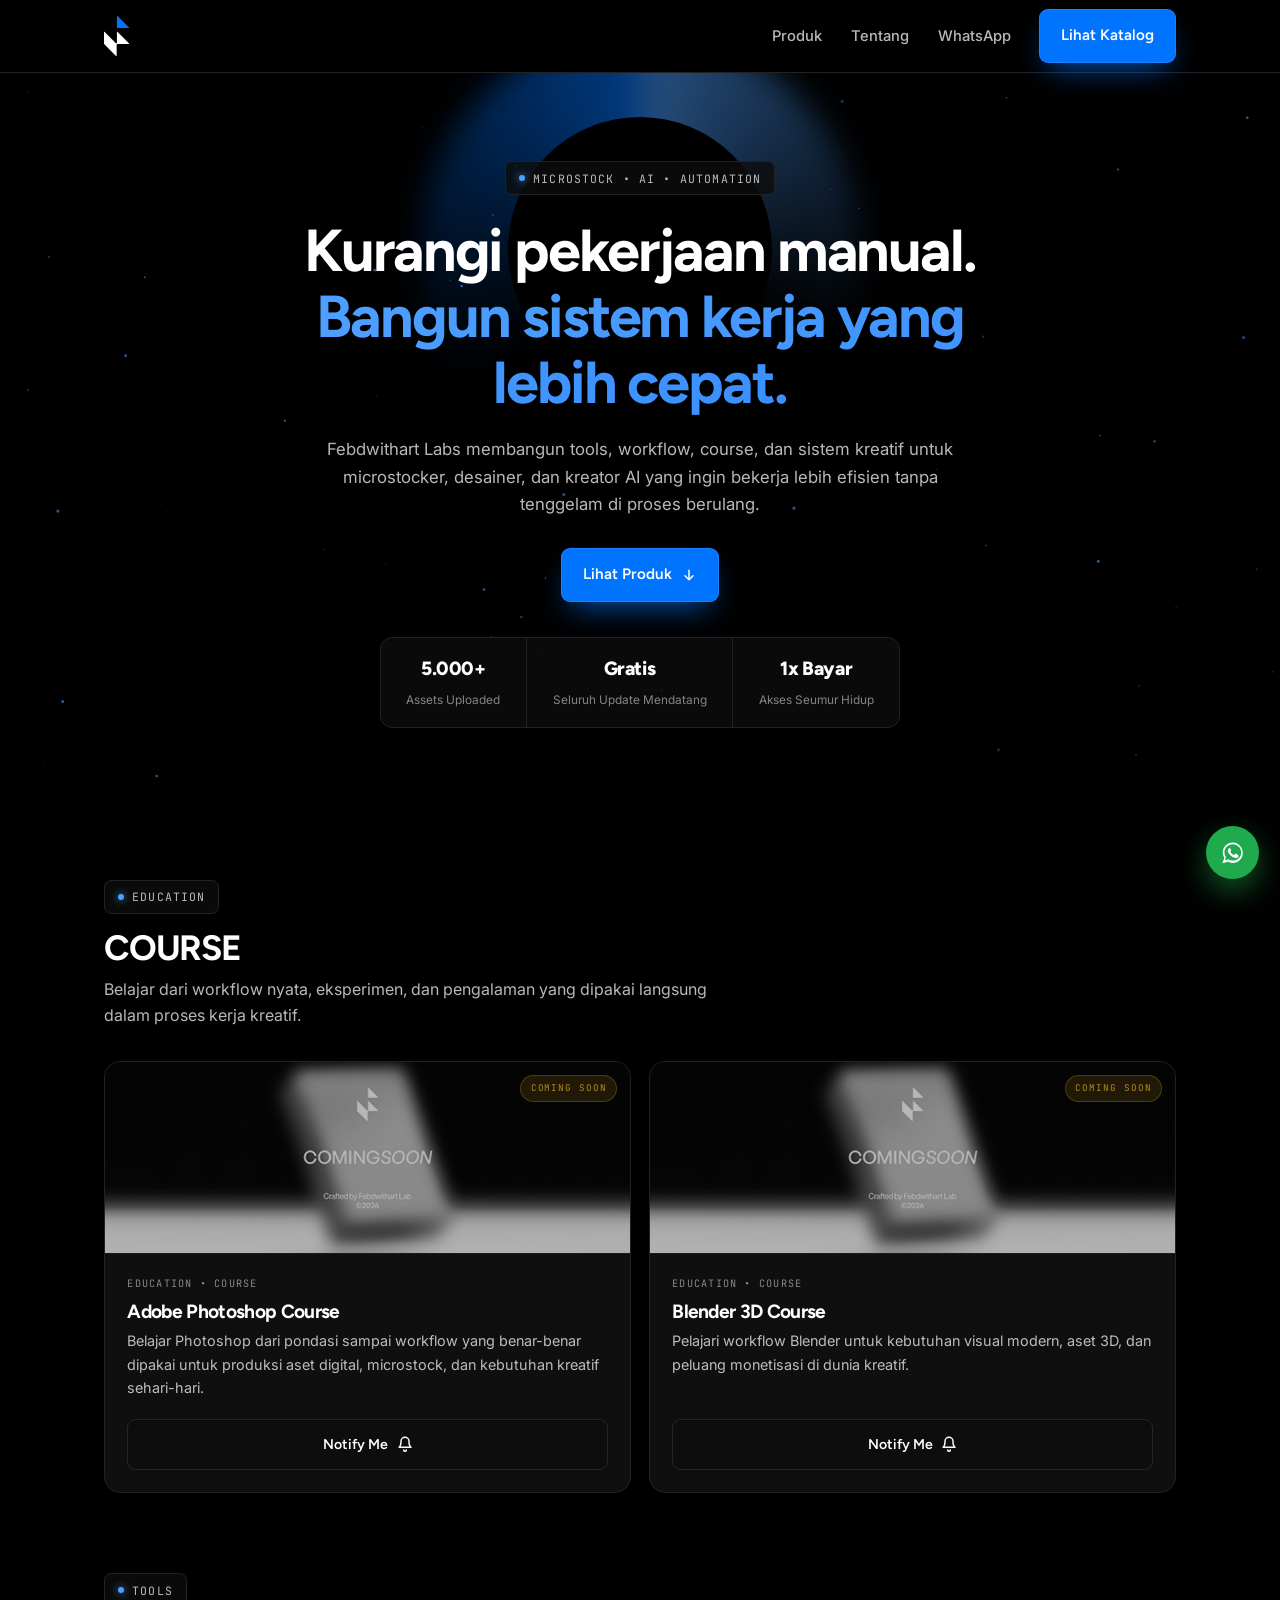
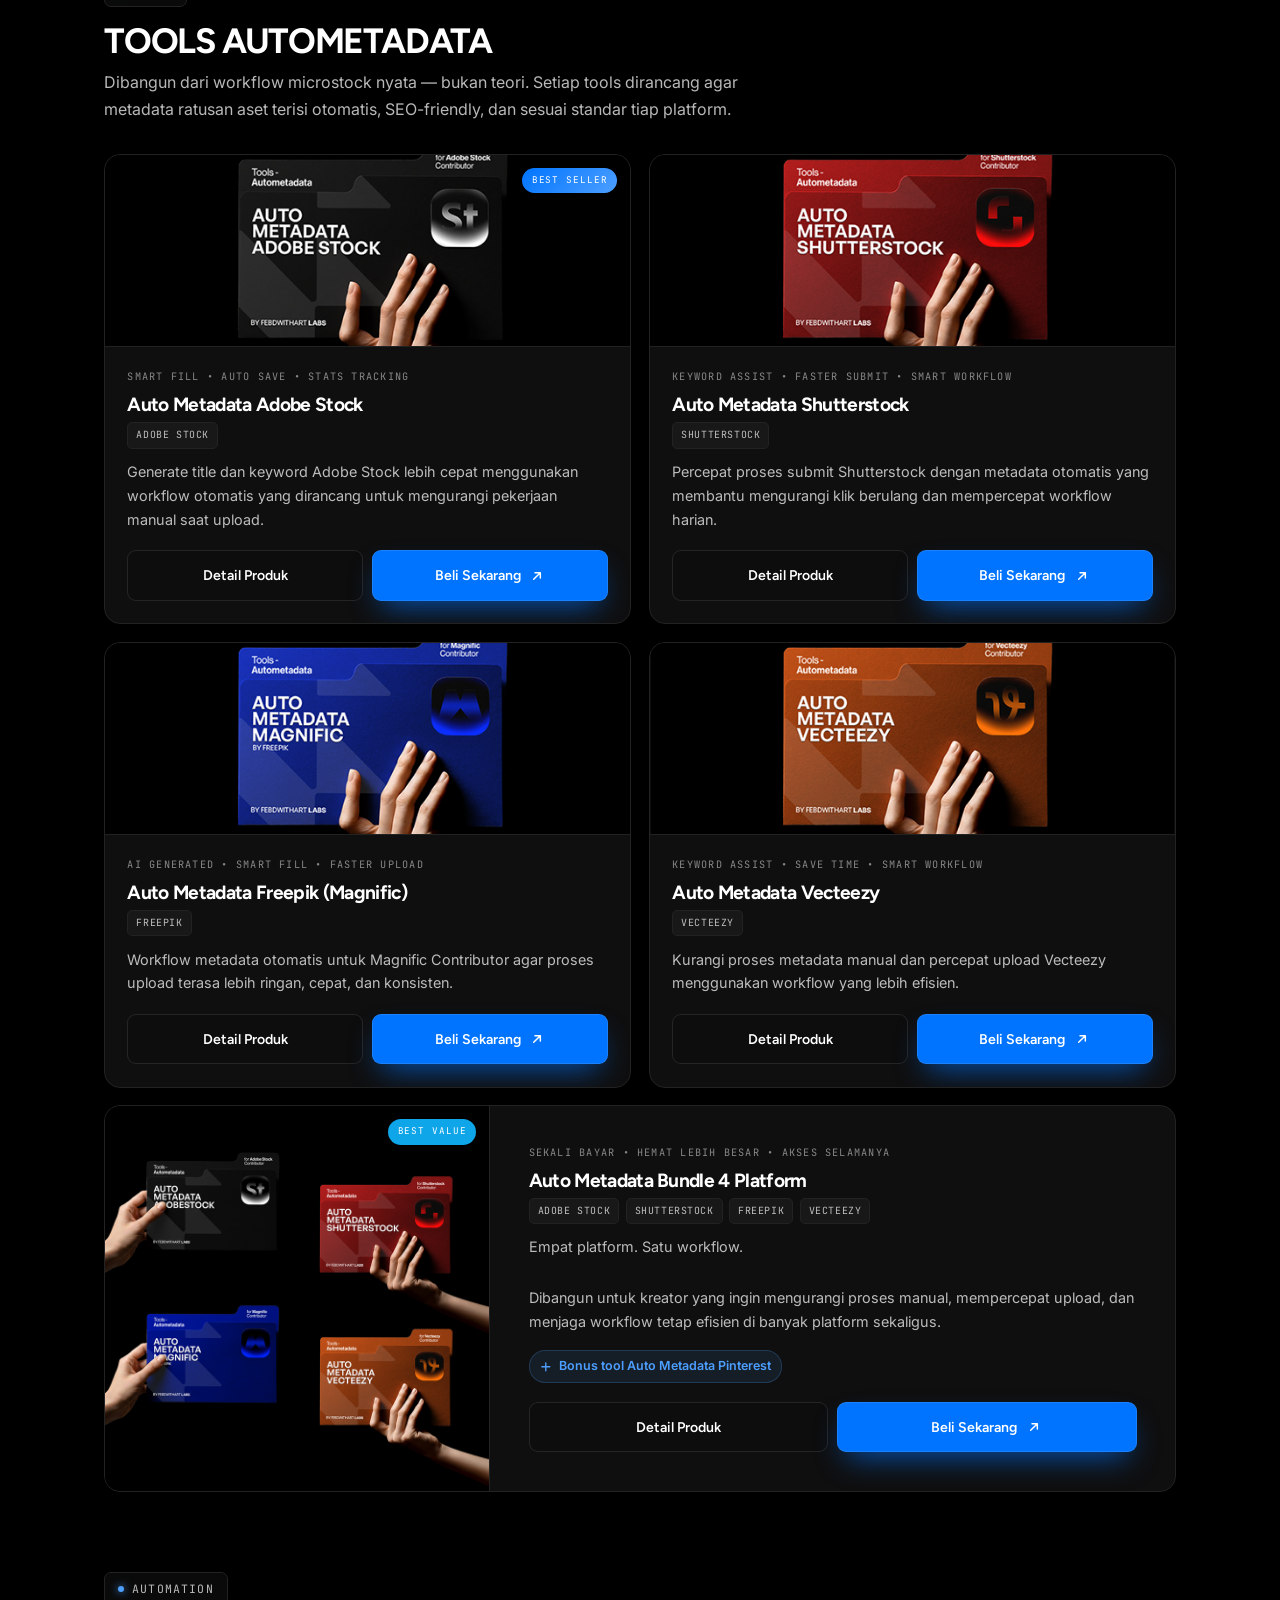
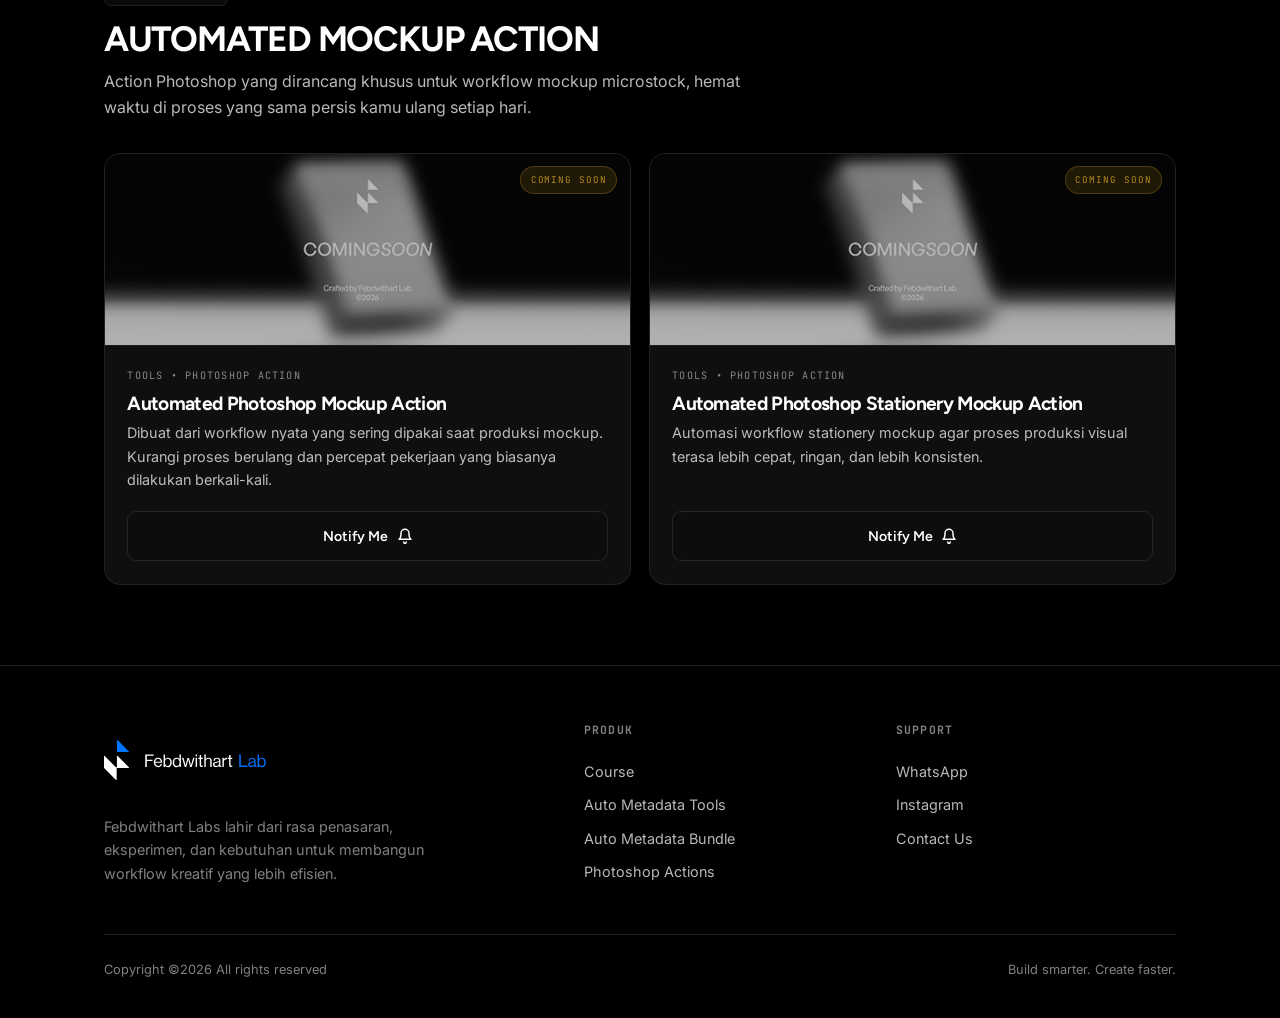
==== commit 8f15003b: "Update: pisah section Tools dan Automation" ====
--- a/index.html
+++ b/index.html
@@ -137,7 +137,7 @@
     <div class="wrap">
       <div class="cat-head reveal">
         <span class="badge"><span class="dot"></span> TOOLS</span>
-        <h2>TOOLS & AUTOMATION</h2>
+        <h2>TOOLS AUTOMETADATA</h2>
         <p>Dibangun dari workflow microstock nyata — bukan teori. Setiap tools dirancang agar metadata ratusan aset terisi otomatis, SEO-friendly, dan sesuai standar tiap platform.</p>
       </div>
       <div class="bento">
@@ -251,6 +251,20 @@
             </div>
           </div>
         </article>
+      </div>
+    </div>
+  </section>
+
+
+  <!-- ===== SECTION 3: AUTOMATION / PHOTOSHOP ACTIONS ===== -->
+  <section class="section" id="automation" style="padding-top:0;">
+    <div class="wrap">
+      <div class="cat-head reveal">
+        <span class="badge"><span class="dot"></span> Automation</span>
+        <h2>AUTOMATED MOCKUP ACTION</h2>
+        <p>Action Photoshop yang dirancang khusus untuk workflow mockup microstock, hemat waktu di proses yang sama persis kamu ulang setiap hari.</p>
+      </div>
+      <div class="bento">
 
         <!-- 6. Automated Photoshop Mockup Action -->
         <article class="pcard soon span3 reveal">
@@ -309,16 +323,16 @@
       </div>
       <div class="foot-col">
         <h5>Produk</h5>
+        <a href="#produk">Course</a>
         <a href="#tools">Auto Metadata Tools</a>
         <a href="products/bundling-automation.html">Auto Metadata Bundle</a>
-        <a href="#produk">Course</a>
-        <a href="#tools">Photoshop Actions</a>
+        <a href="#automation">Photoshop Actions</a>
       </div>
       <div class="foot-col">
         <h5>Support</h5>
         <a href="https://wa.me/62895603681498" target="_blank" rel="noopener">WhatsApp</a>
         <a href="https://instagram.com/febdwithartlab" target="_blank" rel="noopener">Instagram</a>
-        <a href="mailto:febdwithartlab@gmail.com">febdwithartlab@gmail.com</a>
+        <a href="mailto:febdwithartlab@Email.com">Contact Us</a>
       </div>
     </div>
     <div class="foot-bottom">
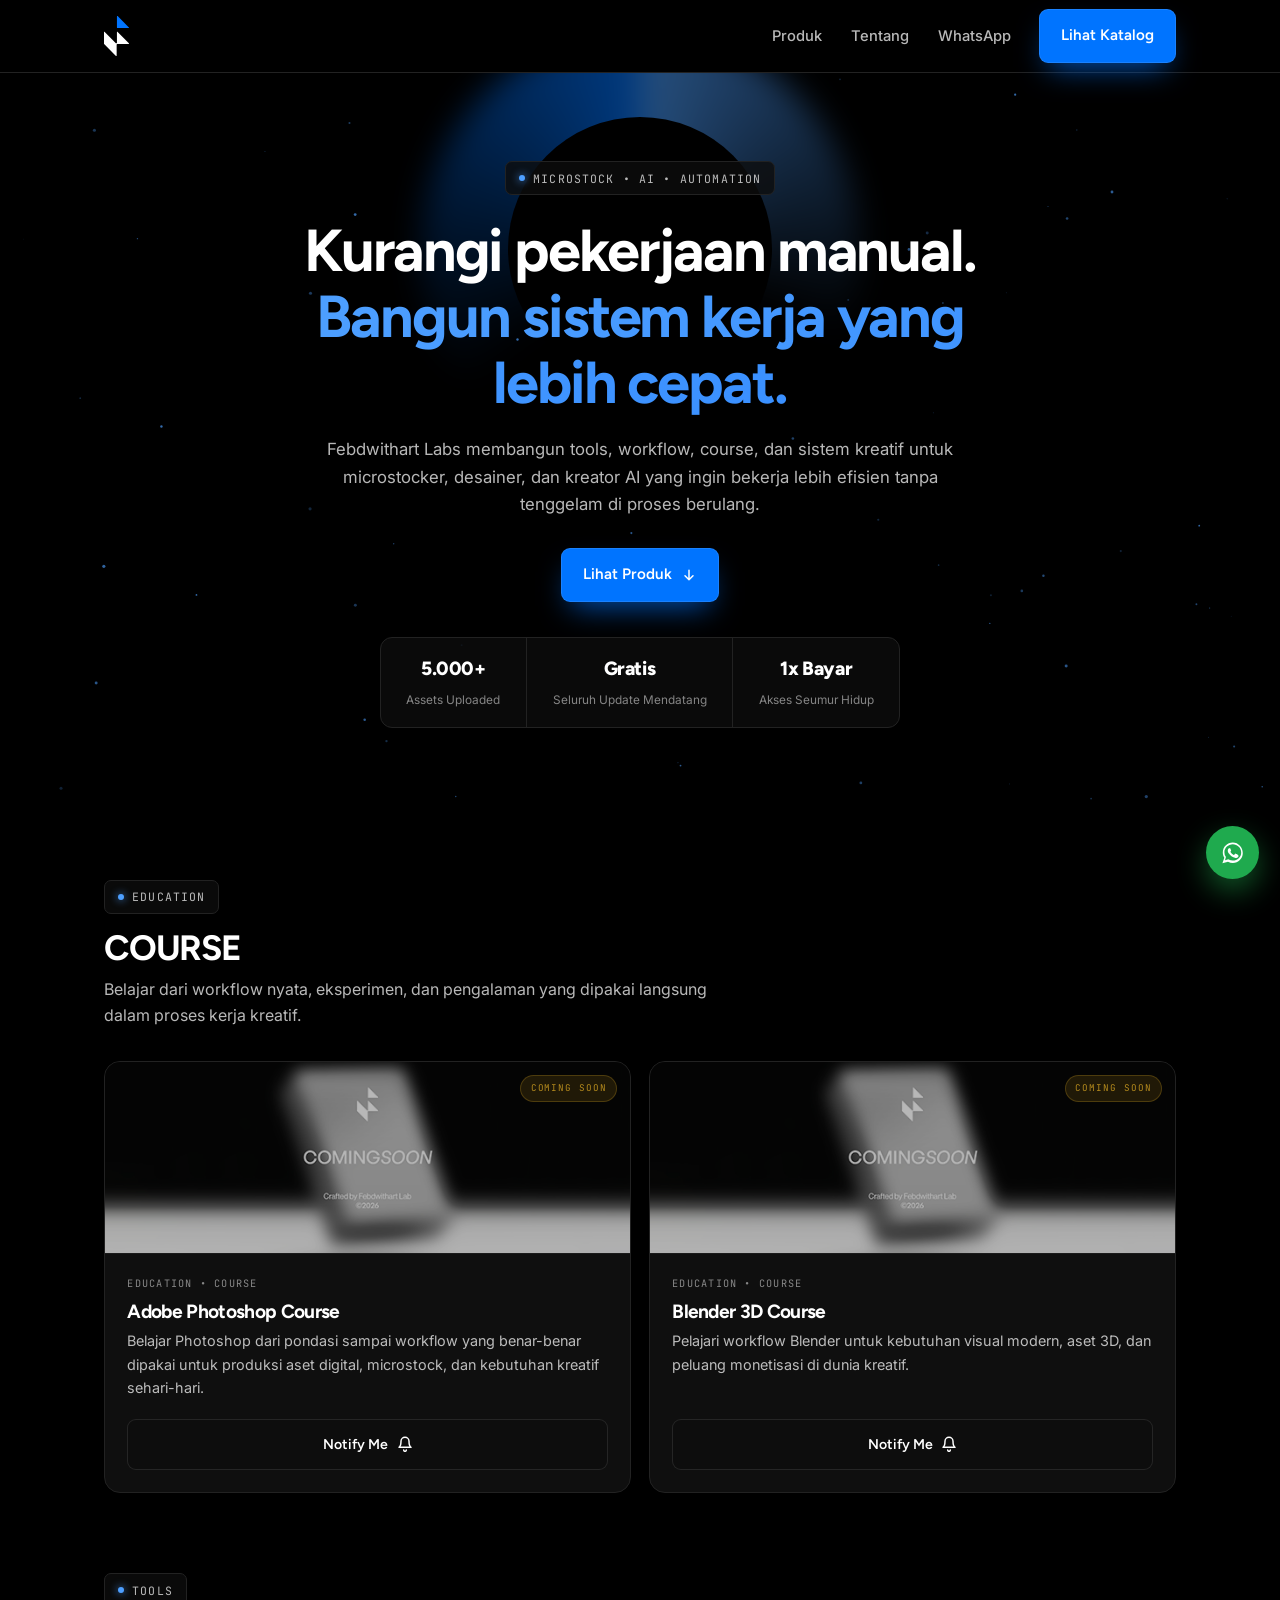
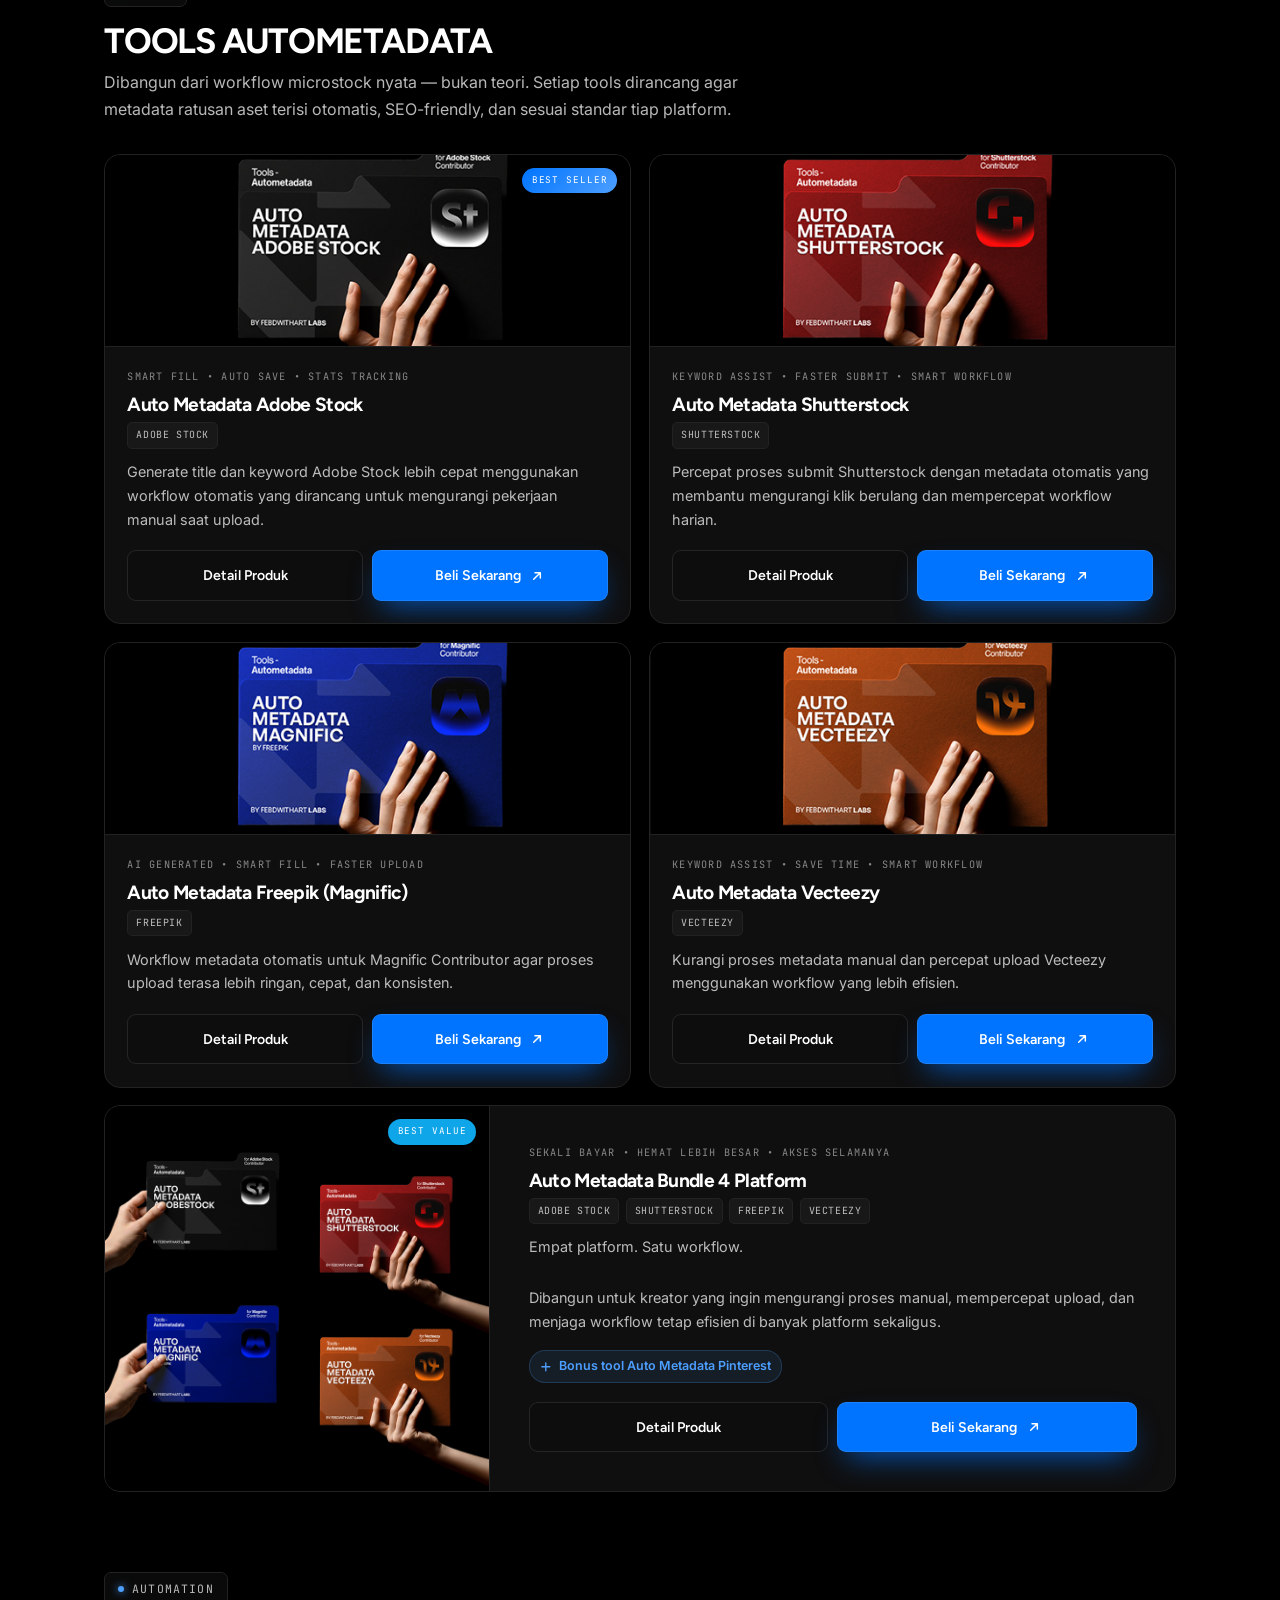
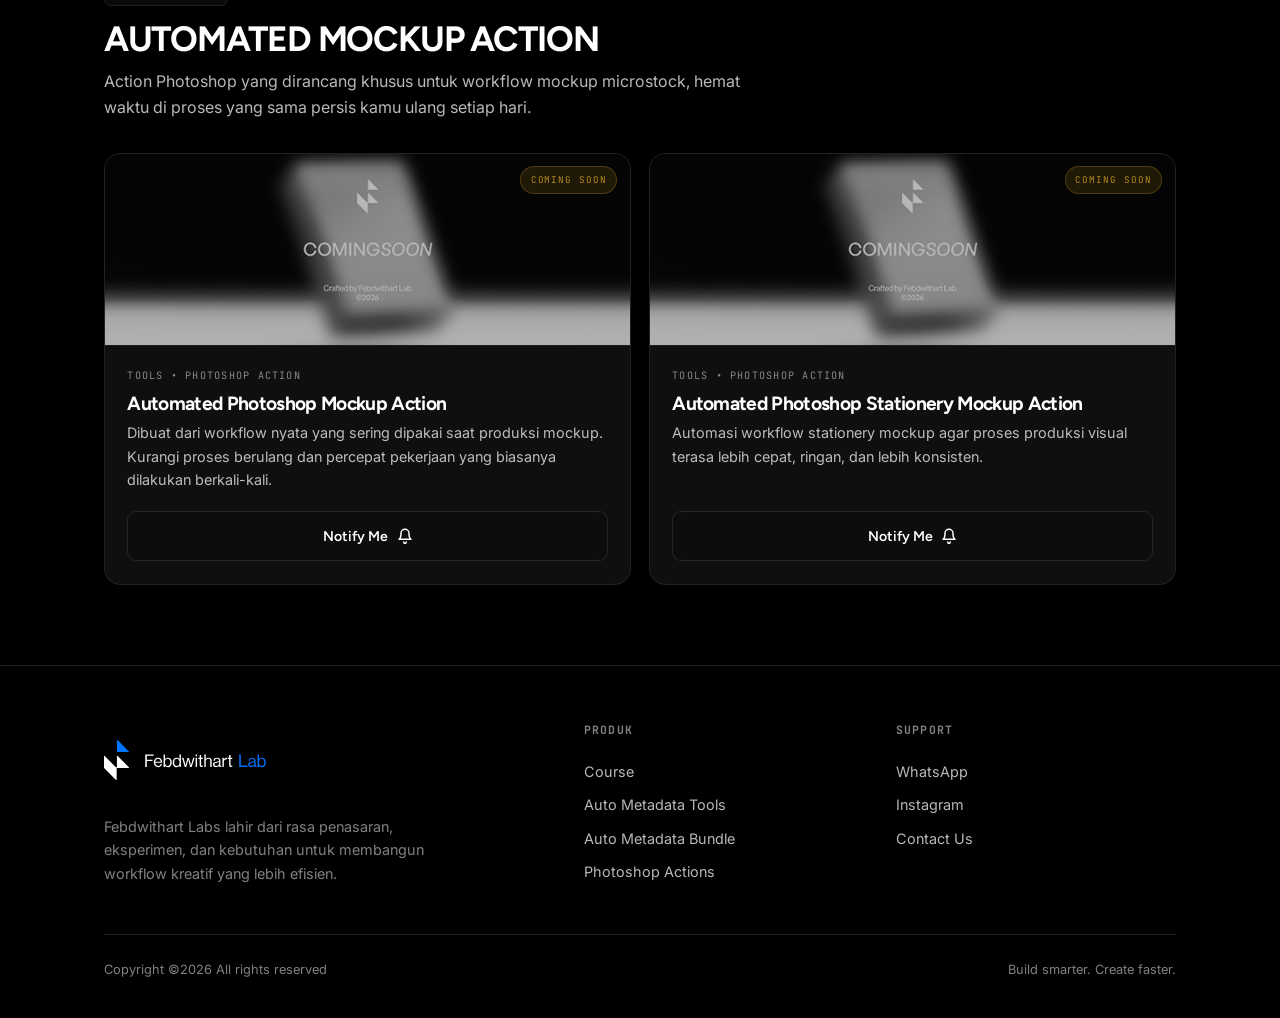
==== commit b4faf7a1: "Updated index.html" ====
--- a/index.html
+++ b/index.html
@@ -3,7 +3,7 @@
 <head>
 <meta charset="UTF-8" />
 <meta name="viewport" content="width=device-width, initial-scale=1.0" />
-<title>Febdwithart Labs — Tools, Course &amp; Automasi Kreatif untuk Microstock</title>
+<title>Febdwithart Labs</title>
 <meta name="description" content="Ecosystem produk digital Febdwithart Labs: tools auto-metadata, course Photoshop & Blender, dan automasi workflow untuk microstocker, desainer, dan kreator AI." />
 <!-- Open Graph — tampilan saat link dibagikan -->
 <meta property="og:type"        content="website" />
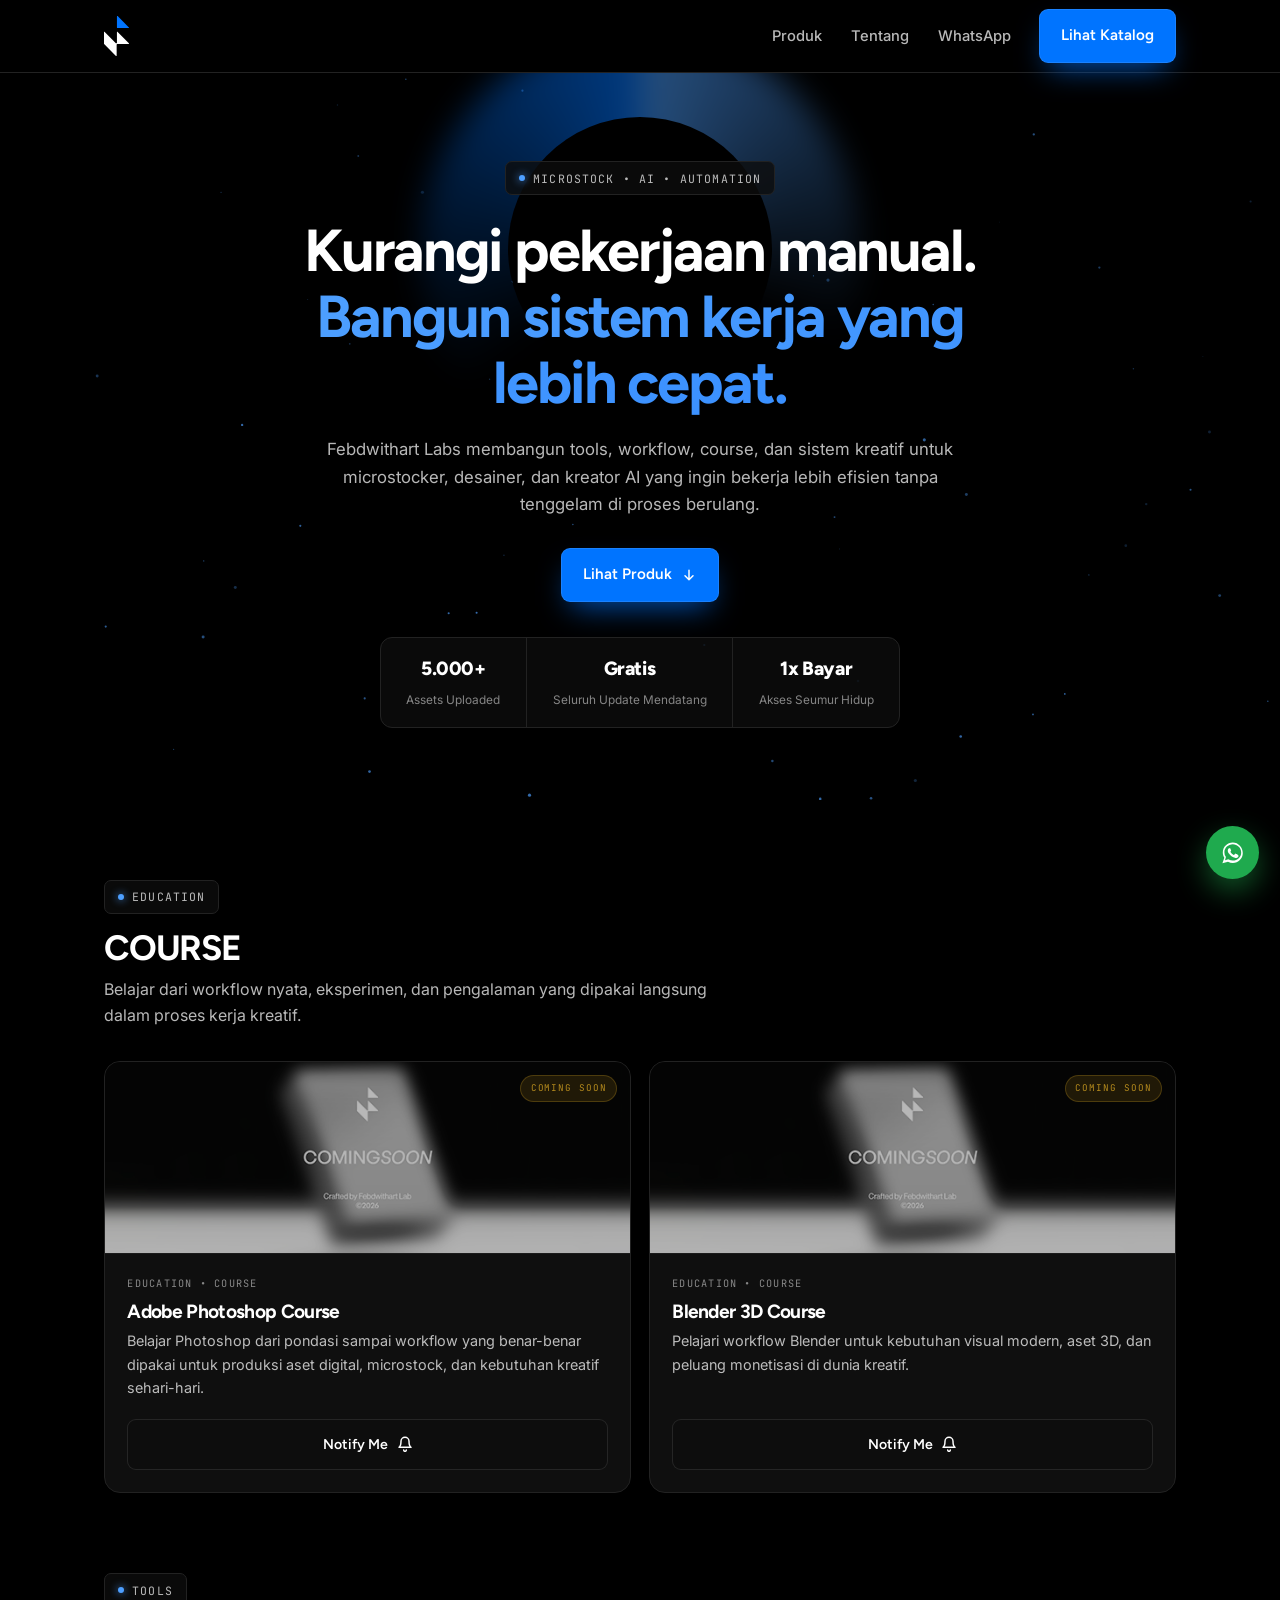
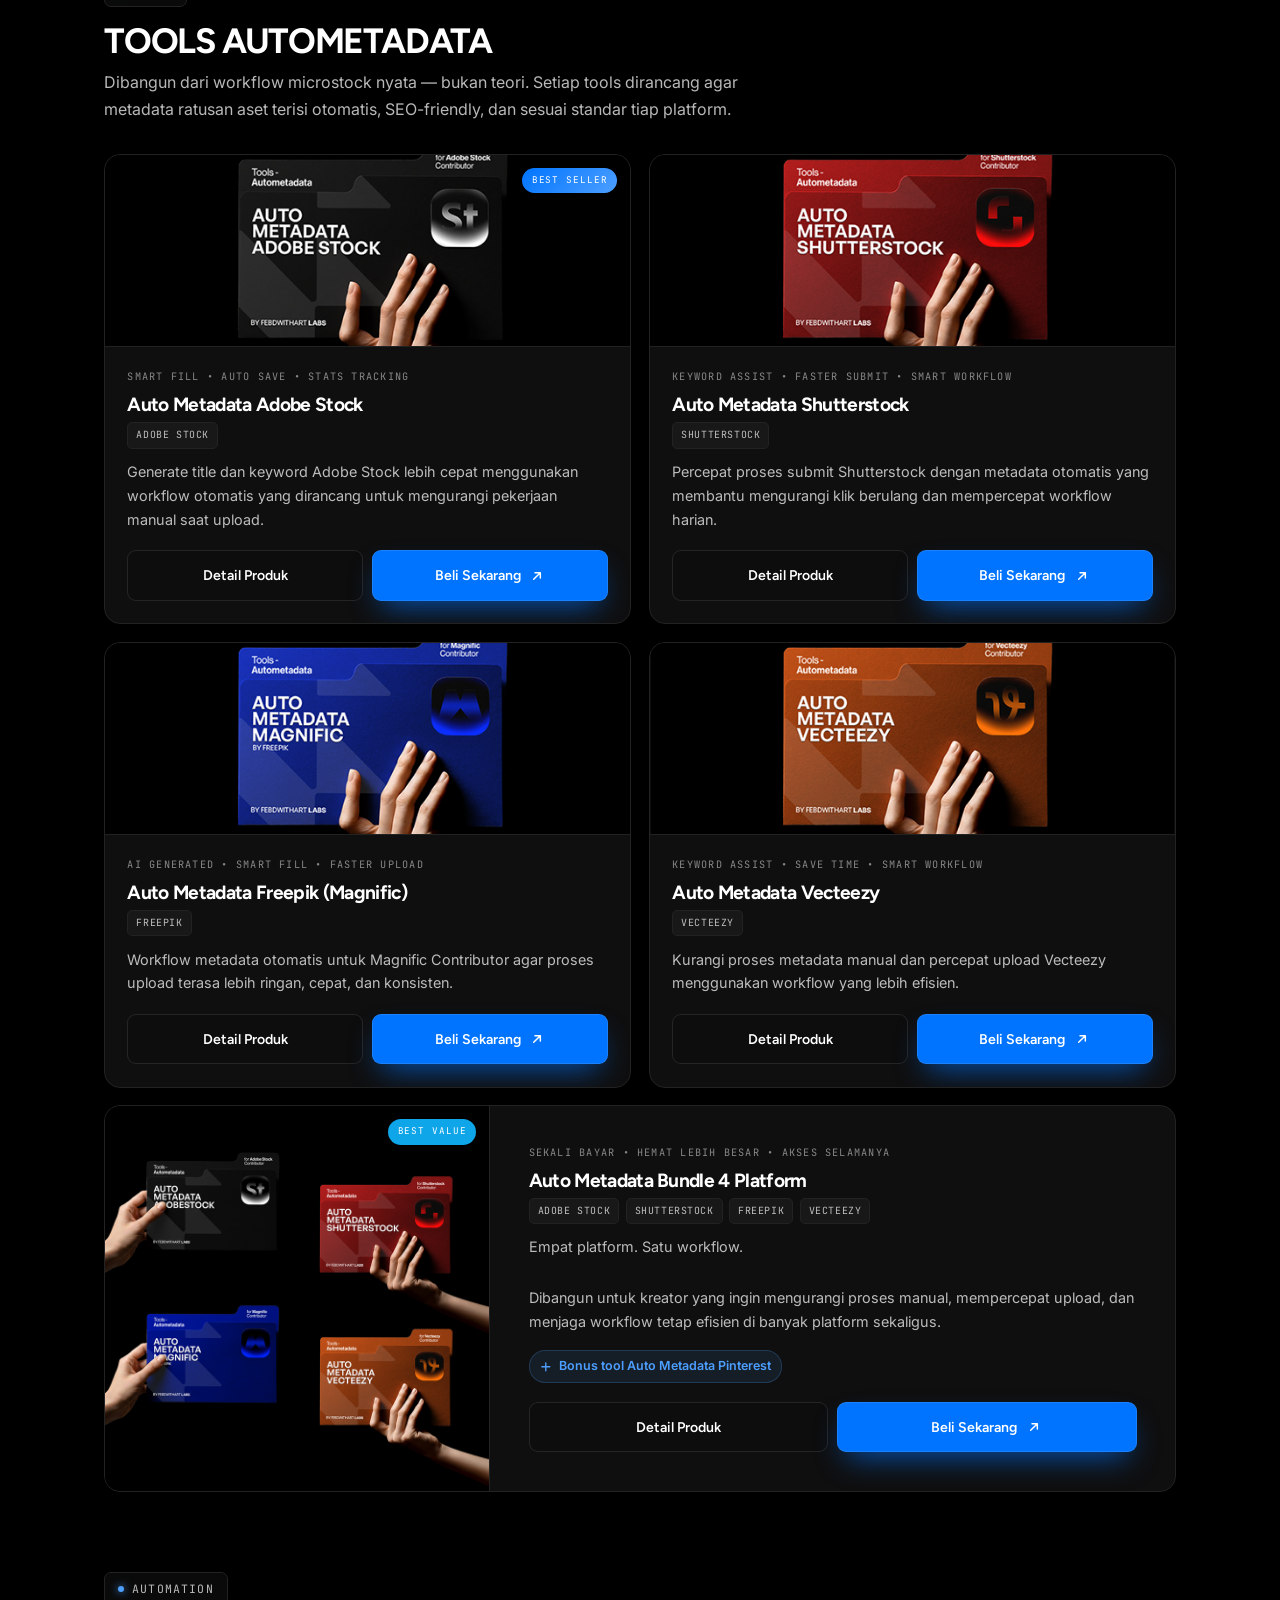
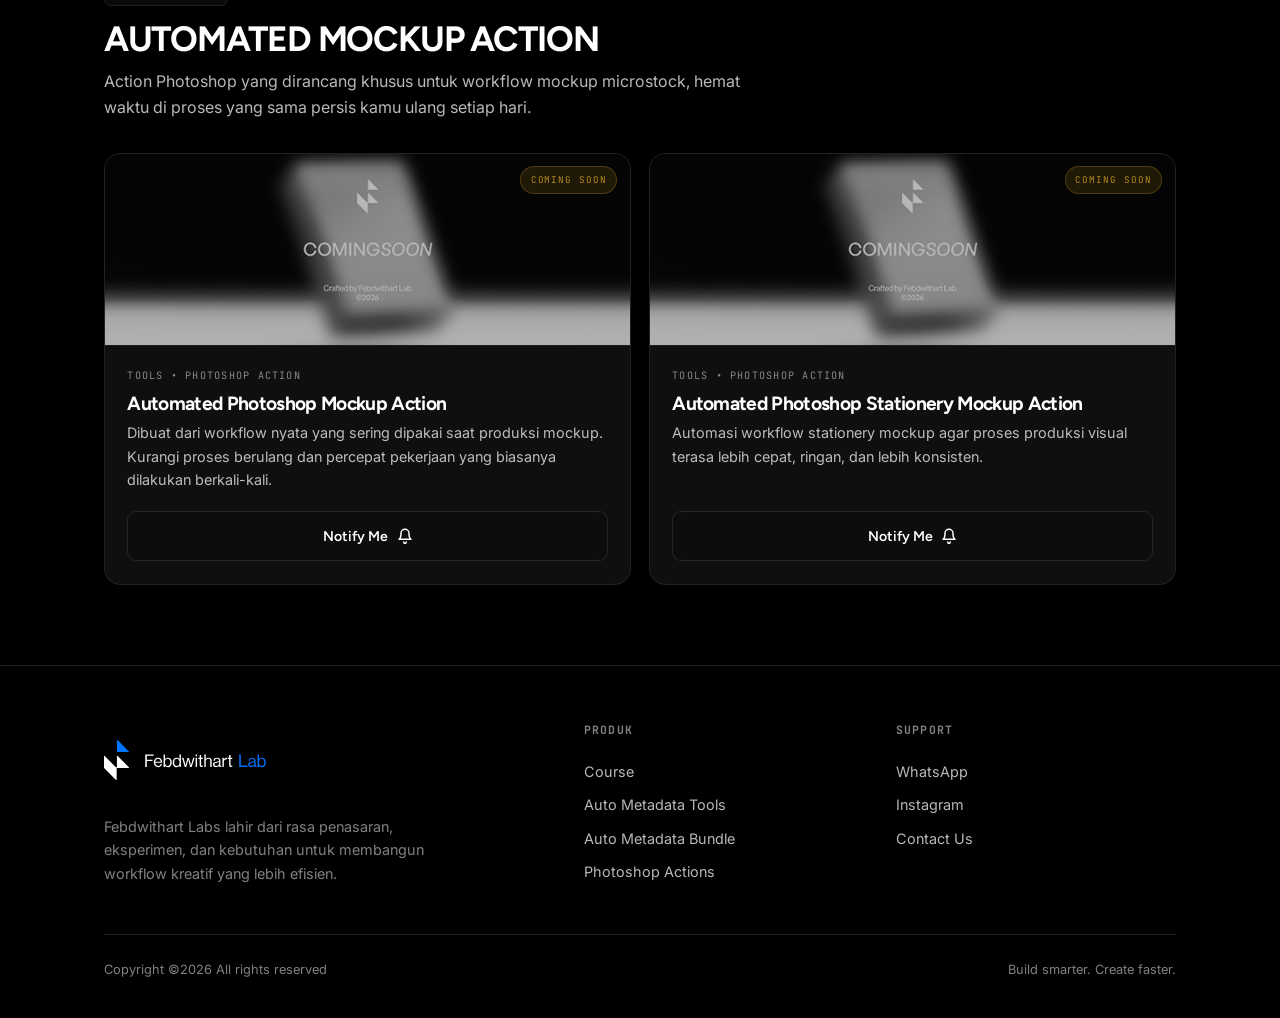
==== commit 4f269d52: "Update index.html" ====
--- a/index.html
+++ b/index.html
@@ -332,7 +332,7 @@
         <h5>Support</h5>
         <a href="https://wa.me/62895603681498" target="_blank" rel="noopener">WhatsApp</a>
         <a href="https://instagram.com/febdwithartlab" target="_blank" rel="noopener">Instagram</a>
-        <a href="mailto:febdwithartlab@Email.com">Contact Us</a>
+        <a href="mailto:febdwithartlab@gmail.com">Contact Us</a>
       </div>
     </div>
     <div class="foot-bottom">
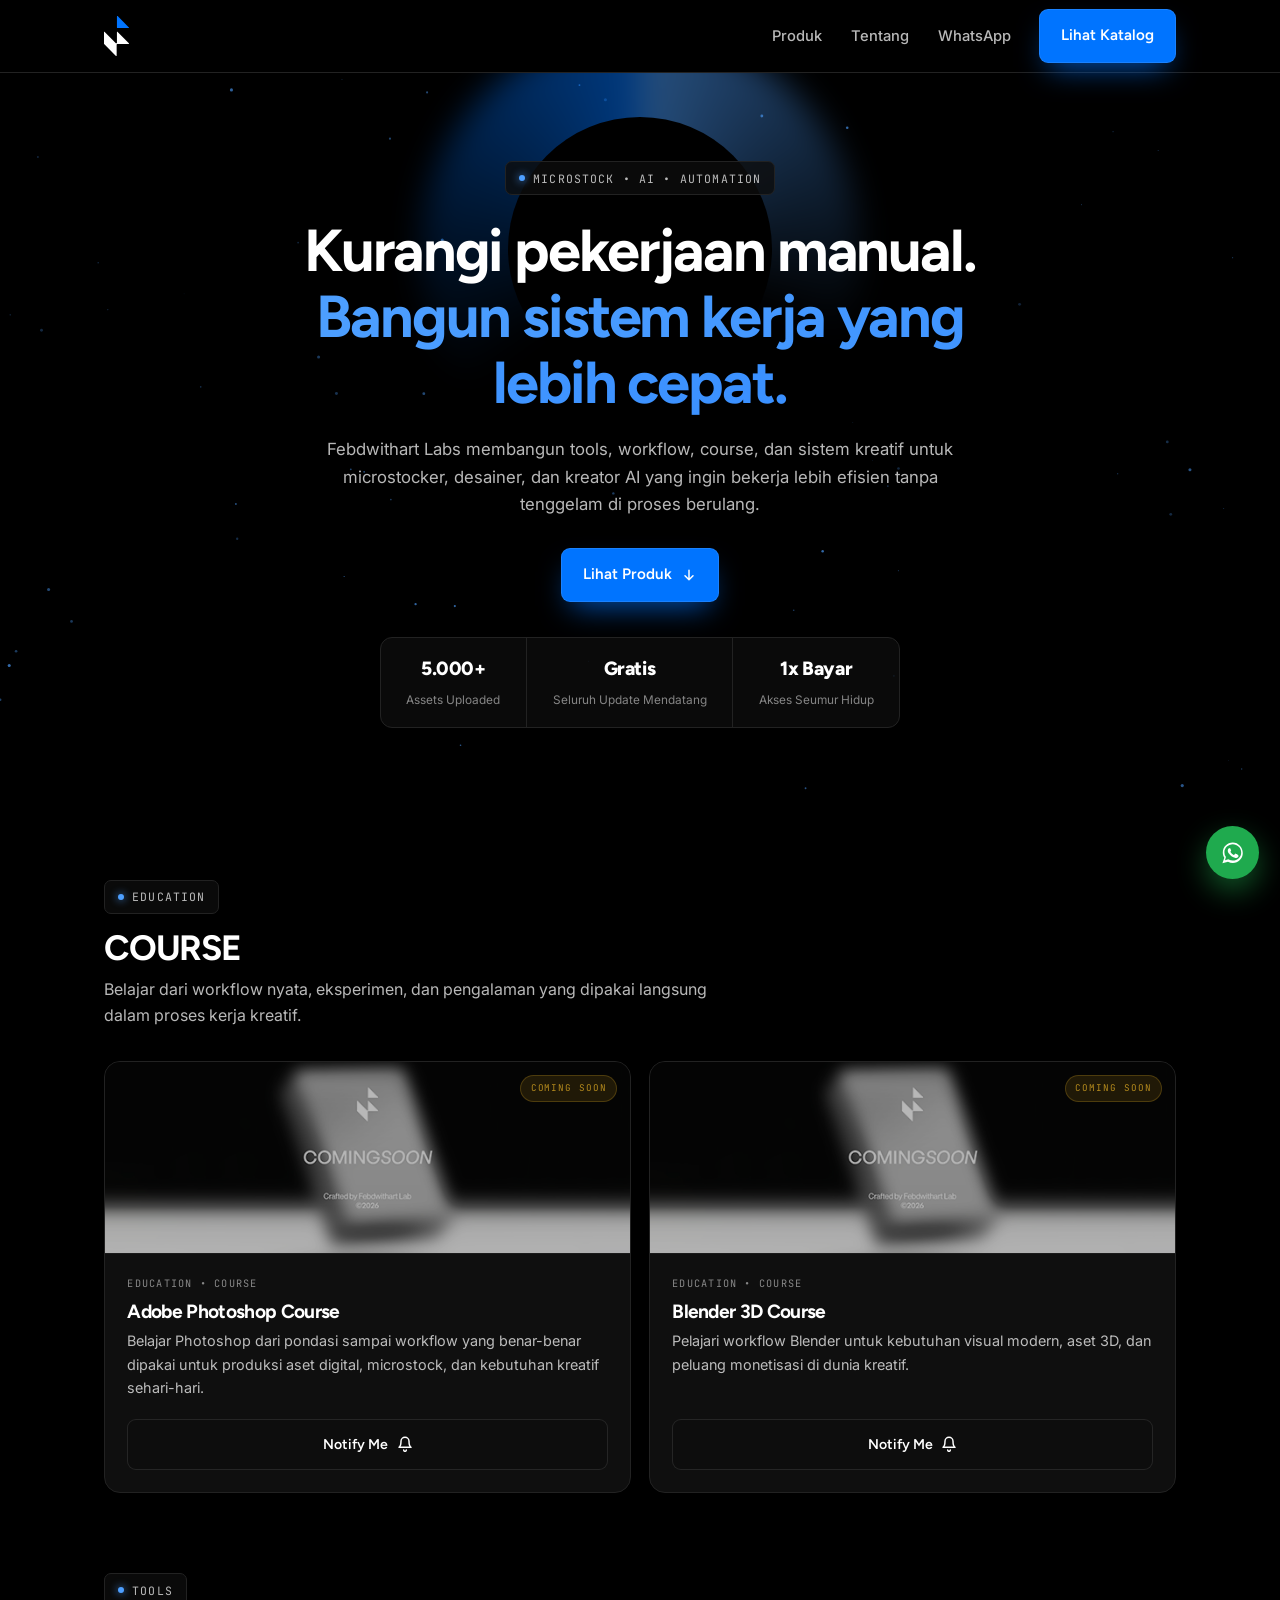
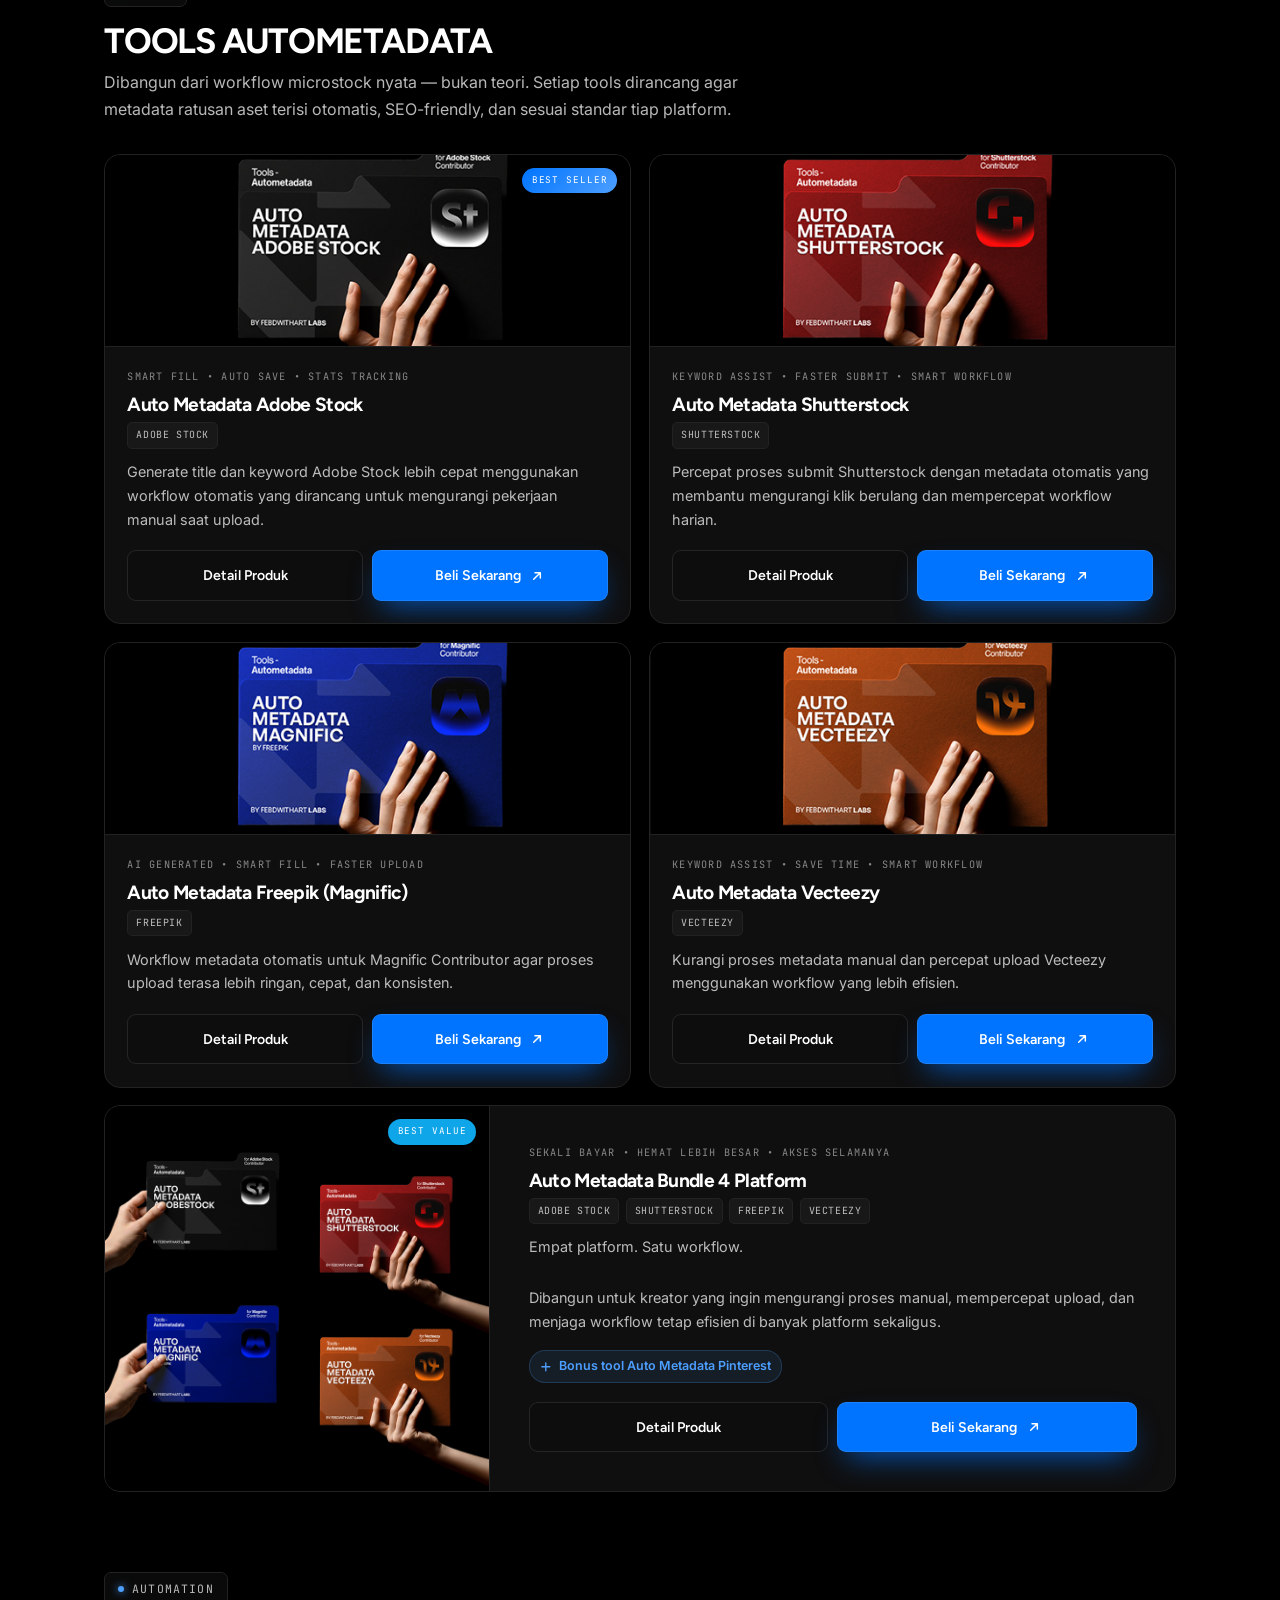
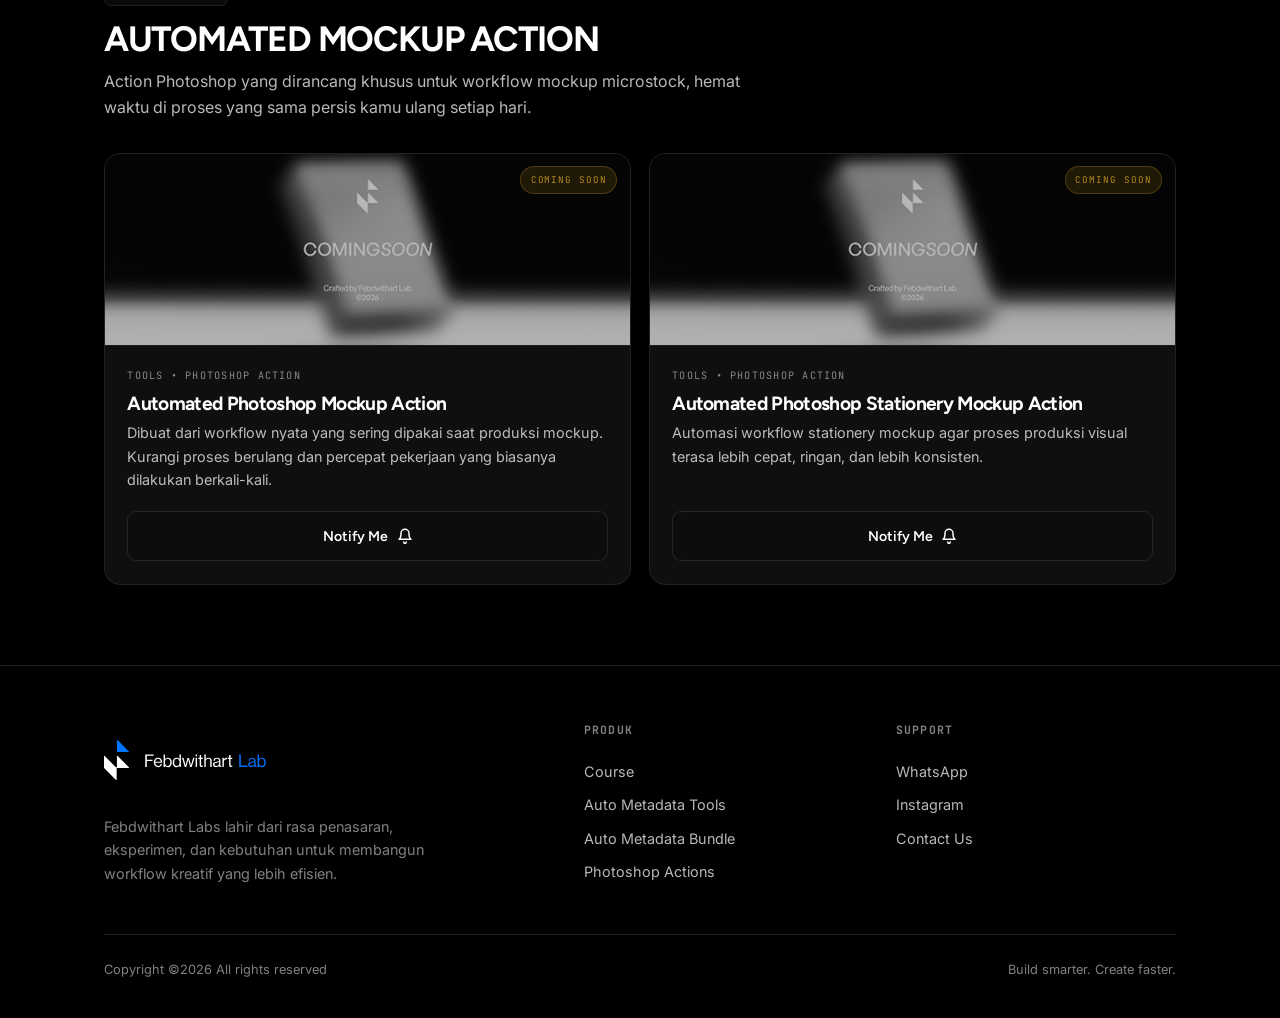
==== commit 3344535b: "Update index.html" ====
--- a/index.html
+++ b/index.html
@@ -42,7 +42,7 @@
 <!-- ===== NAV ===== -->
 <header class="nav" id="nav">
   <div class="wrap nav-in">
-    <a href="index.html" class="logo">
+    <a href="/" class="logo">
       <img src="images/logo-icon.svg" alt="Febdwithart" class="logo-icon" />
     </a>
     <button class="burger" id="burger" aria-label="Menu"><span></span><span></span><span></span></button>
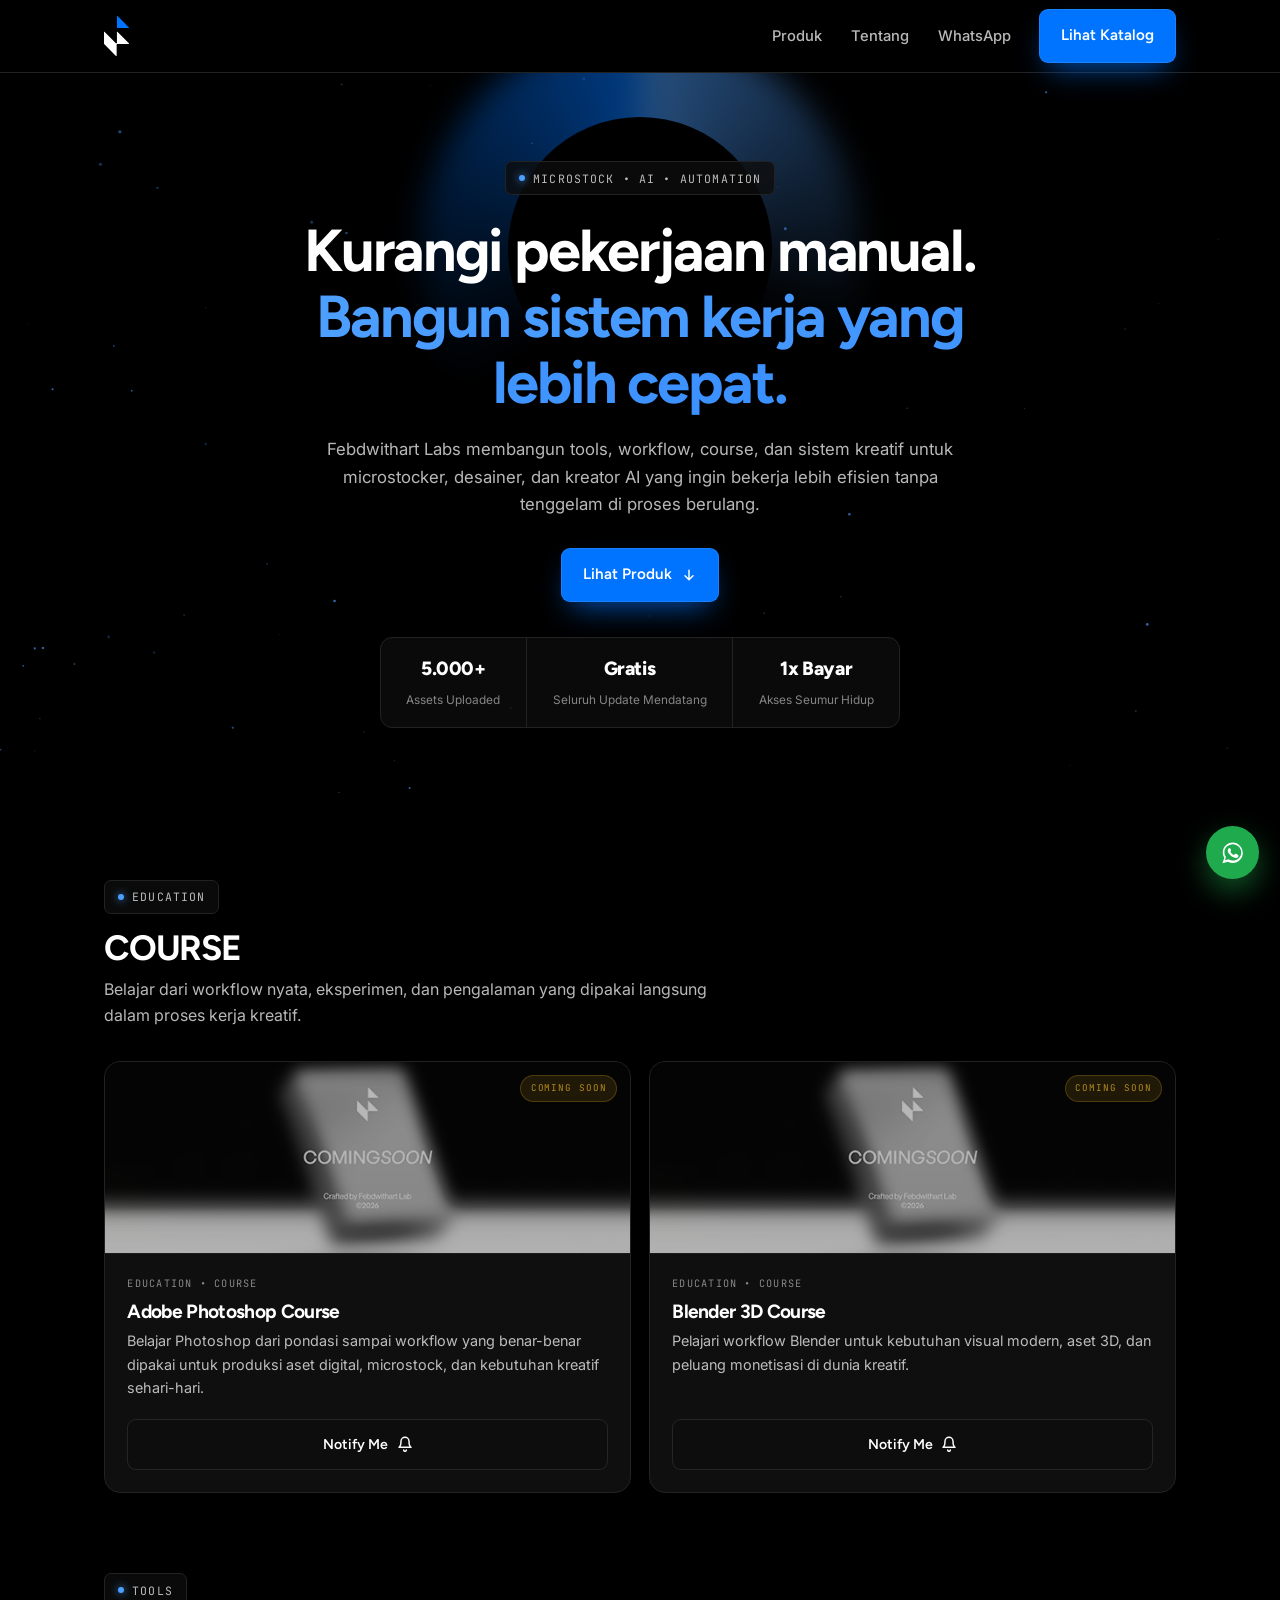
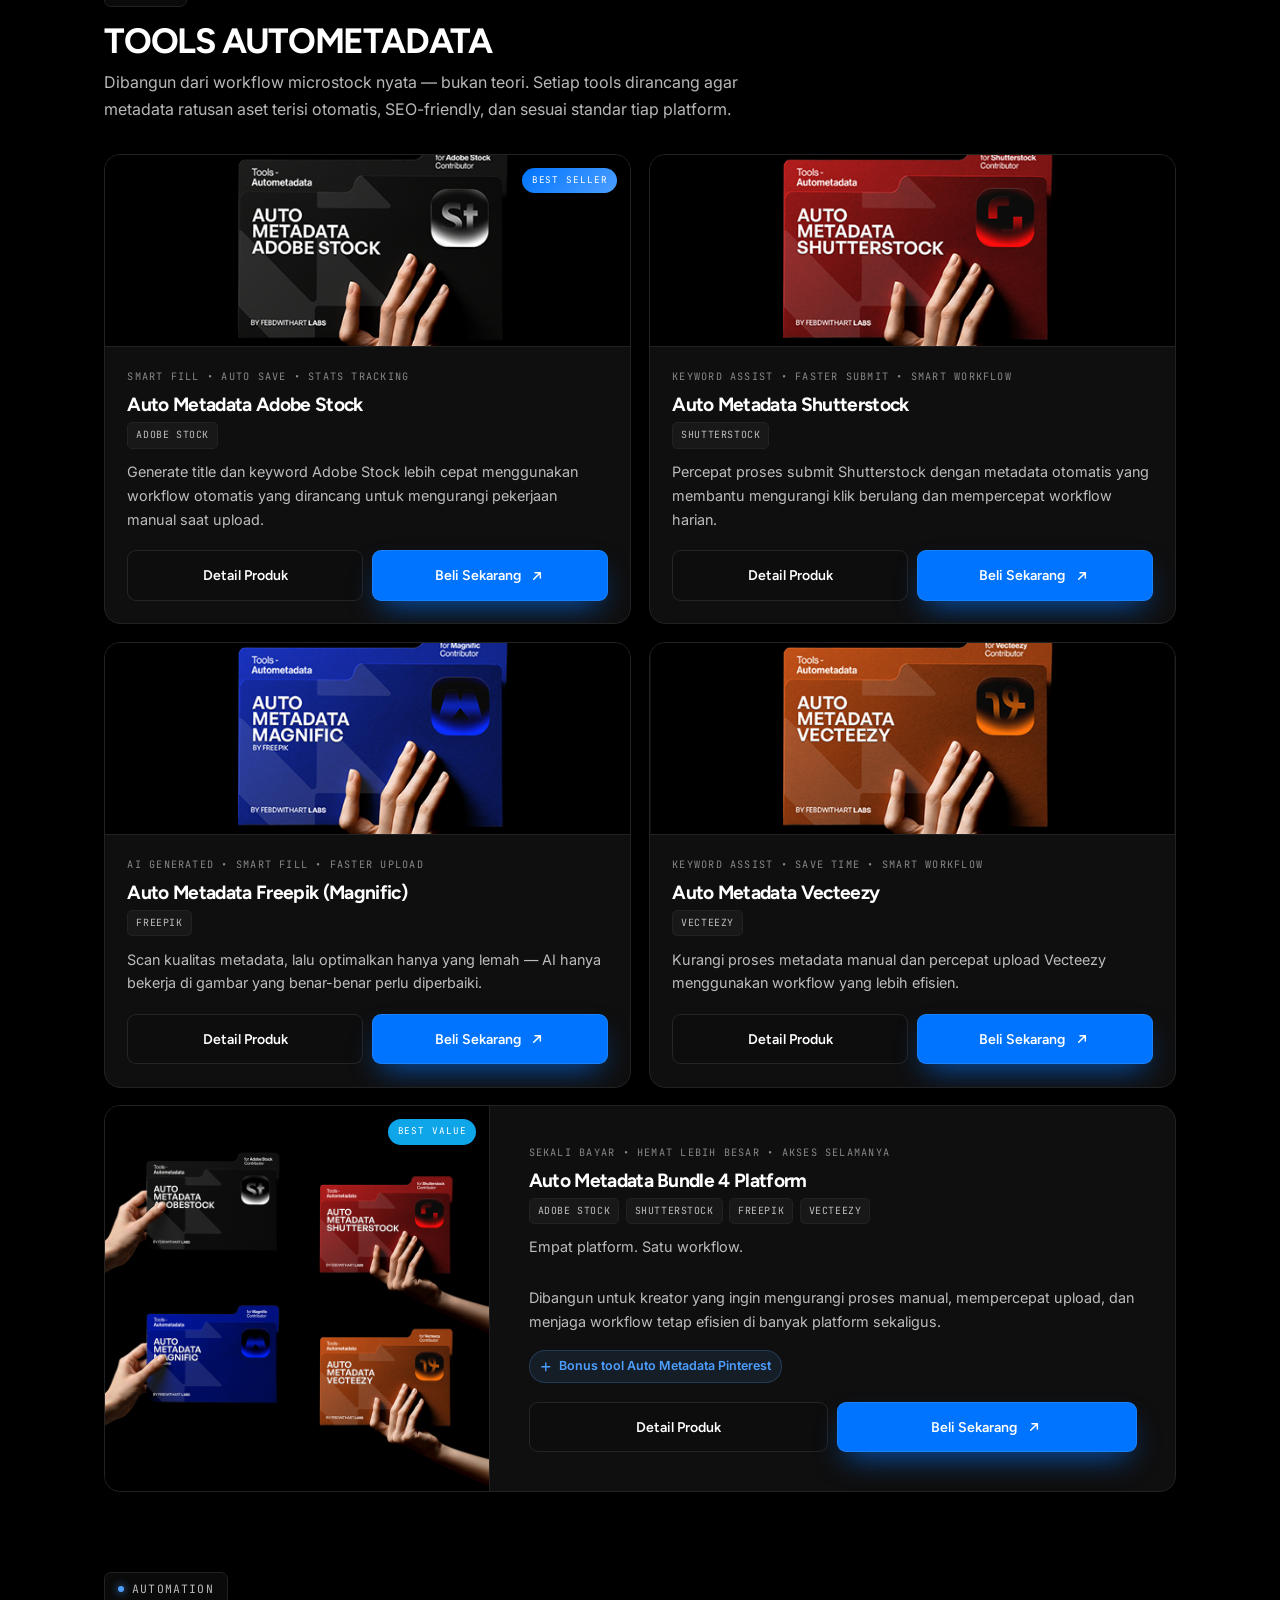
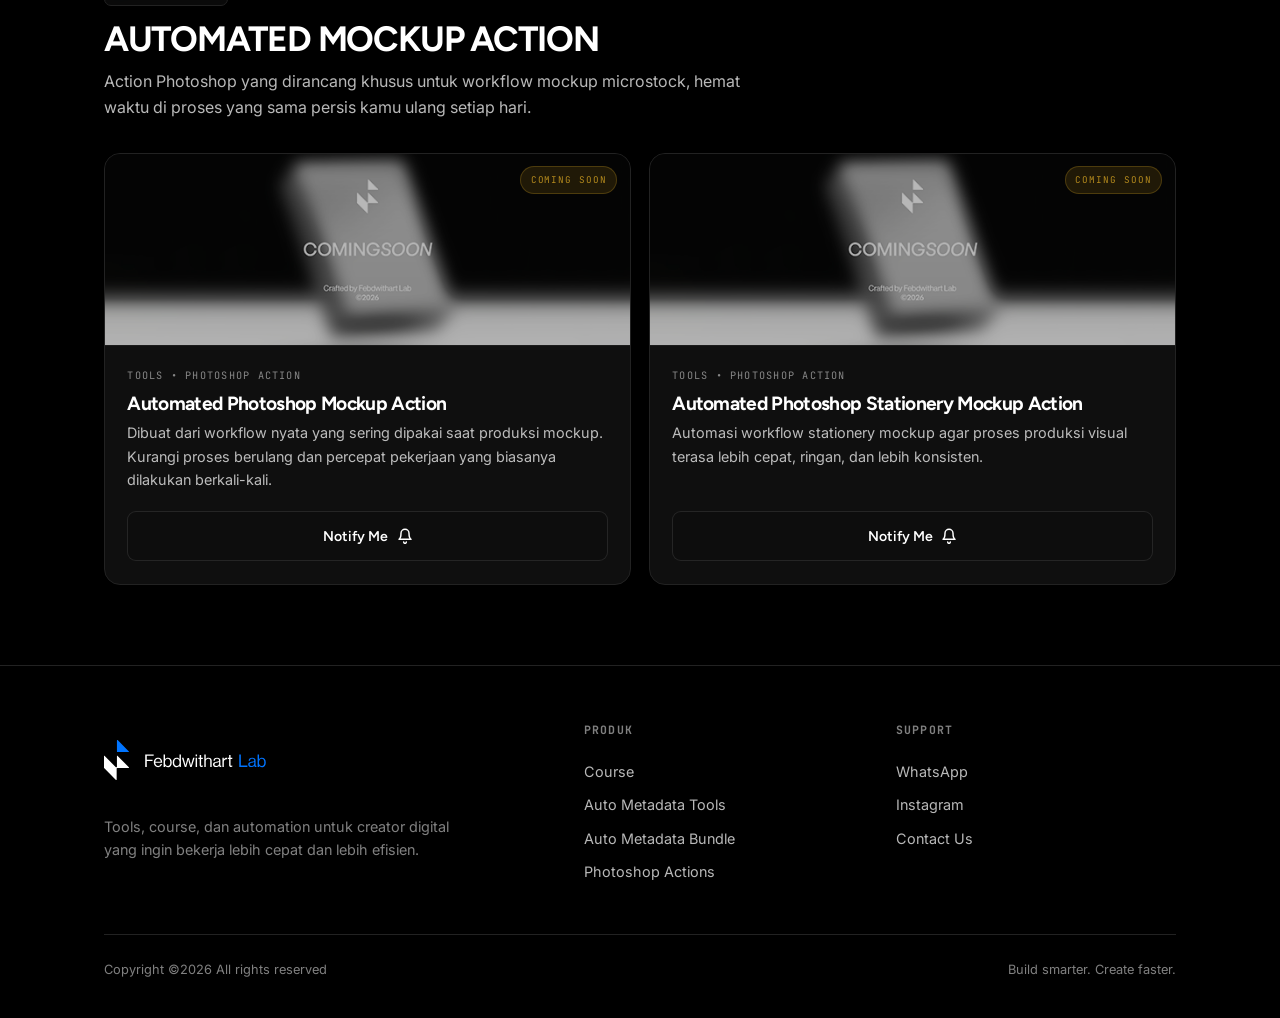
==== commit e25cd2e7: "Add files via upload" ====
--- a/index.html
+++ b/index.html
@@ -195,7 +195,7 @@
             <span class="pc-eyebrow">Ai Generated &bull; Smart Fill &bull; Faster upload</span>
             <h3>Auto Metadata Freepik (Magnific)</h3>
             <div class="pc-platforms"><span>Freepik</span></div>
-            <p>Workflow metadata otomatis untuk Magnific Contributor agar proses upload terasa lebih ringan, cepat, dan konsisten.</p>
+            <p>Scan kualitas metadata, lalu optimalkan hanya yang lemah — AI hanya bekerja di gambar yang benar-benar perlu diperbaiki.</p>
             <div class="pc-actions">
               <a class="btn btn-ghost" href="products/autometadata-freepik.html">Detail Produk</a>
               <a class="btn btn-primary" href="https://lynk.id/febdwithart/welr1jdjko2z/checkout" target="_blank" rel="noopener">Beli Sekarang
@@ -319,7 +319,7 @@
           <img src="images/logo-icon.svg" alt="Febdwithart" class="logo-icon" />
           <img src="images/logo-type.svg" alt="Febdwithart Labs" class="logo-type" />
         </span>
-        <p>Febdwithart Labs lahir dari rasa penasaran, eksperimen, dan kebutuhan untuk membangun workflow kreatif yang lebih efisien.</p>
+        <p>Tools, course, dan automation untuk creator digital yang ingin bekerja lebih cepat dan lebih efisien.</p>
       </div>
       <div class="foot-col">
         <h5>Produk</h5>
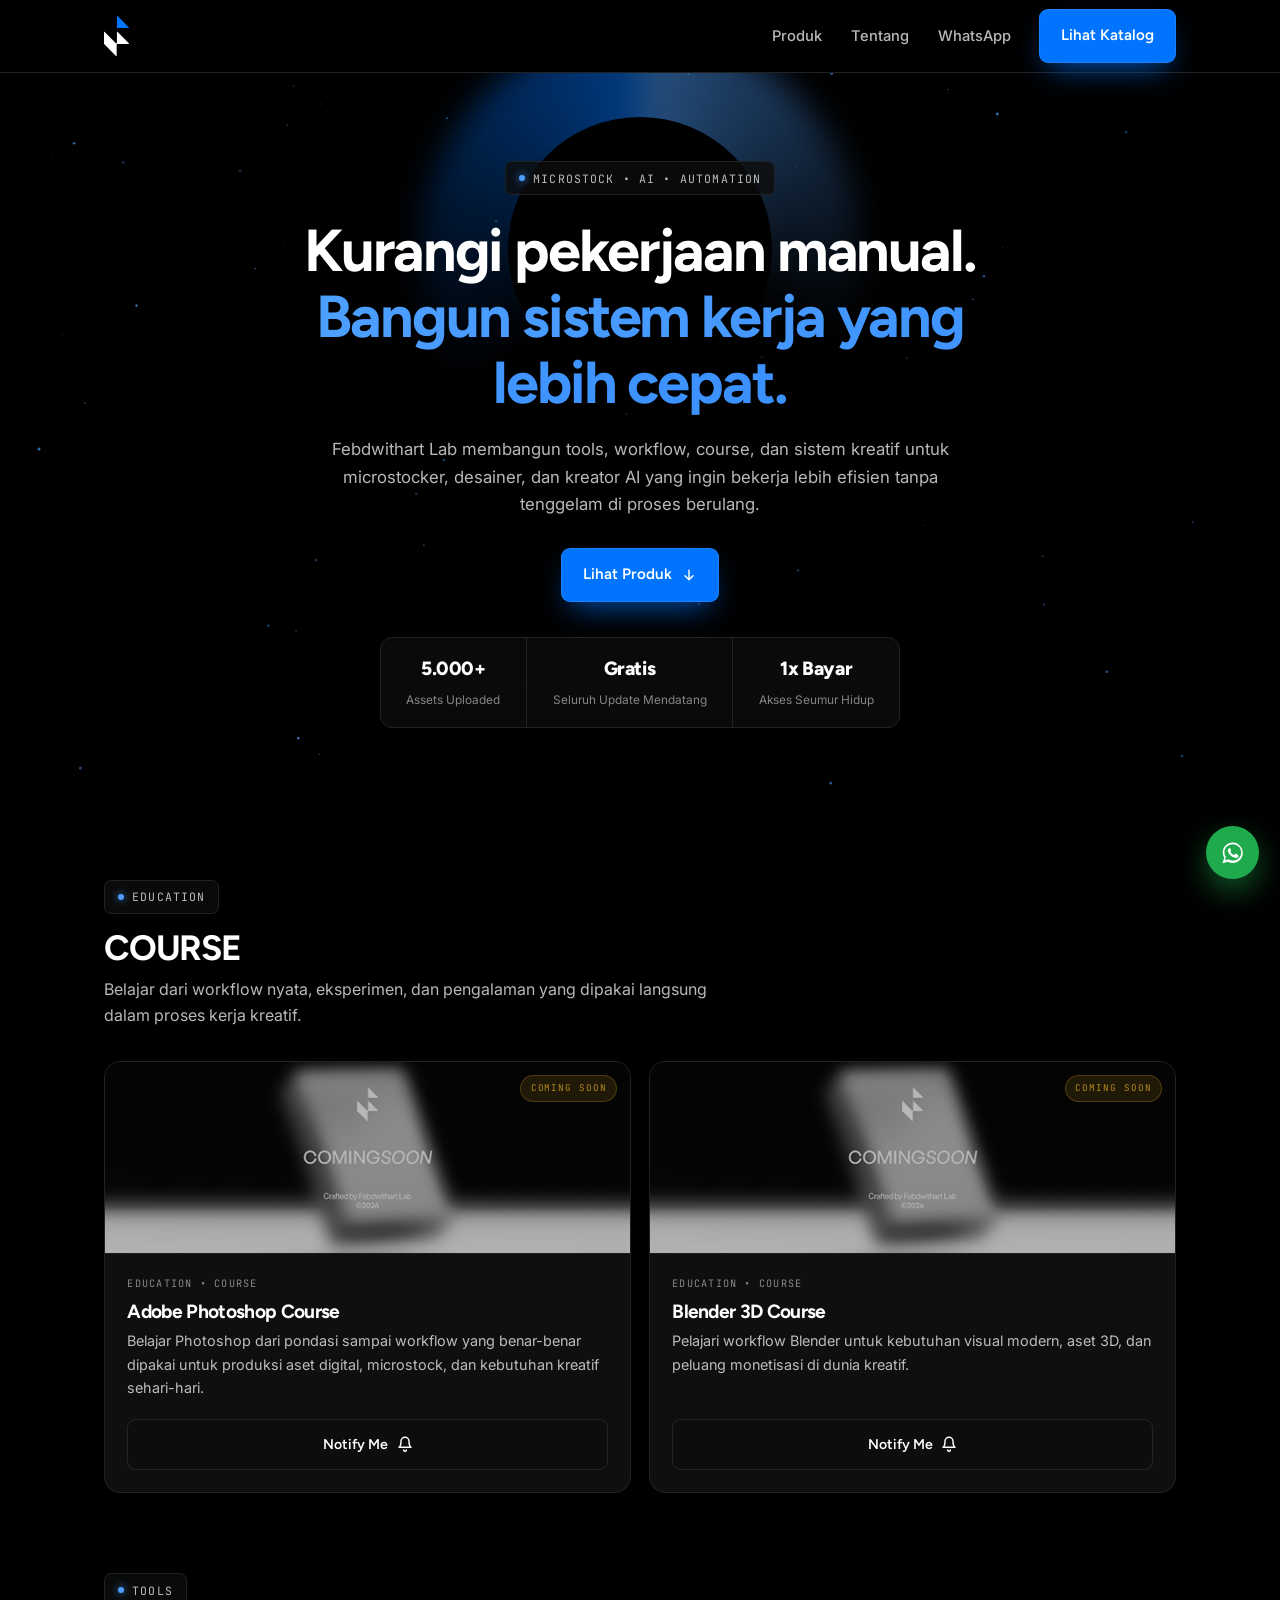
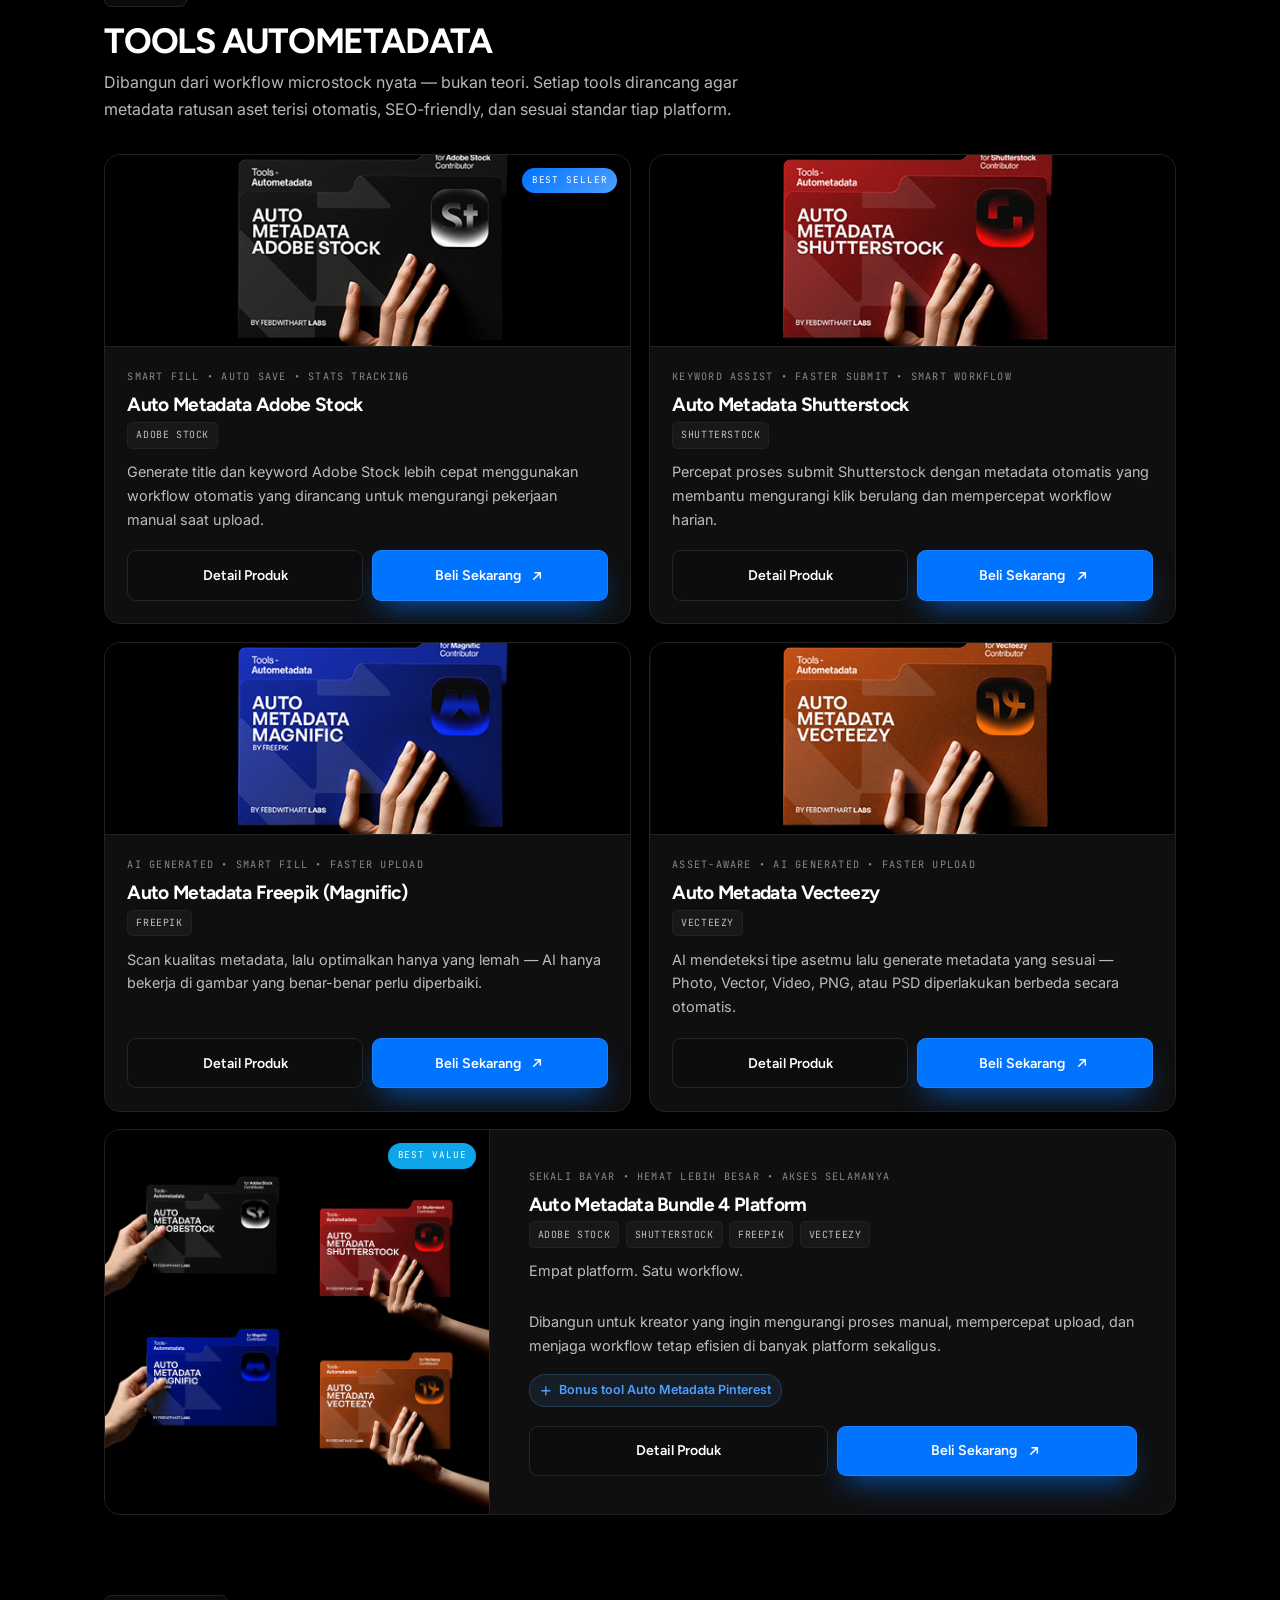
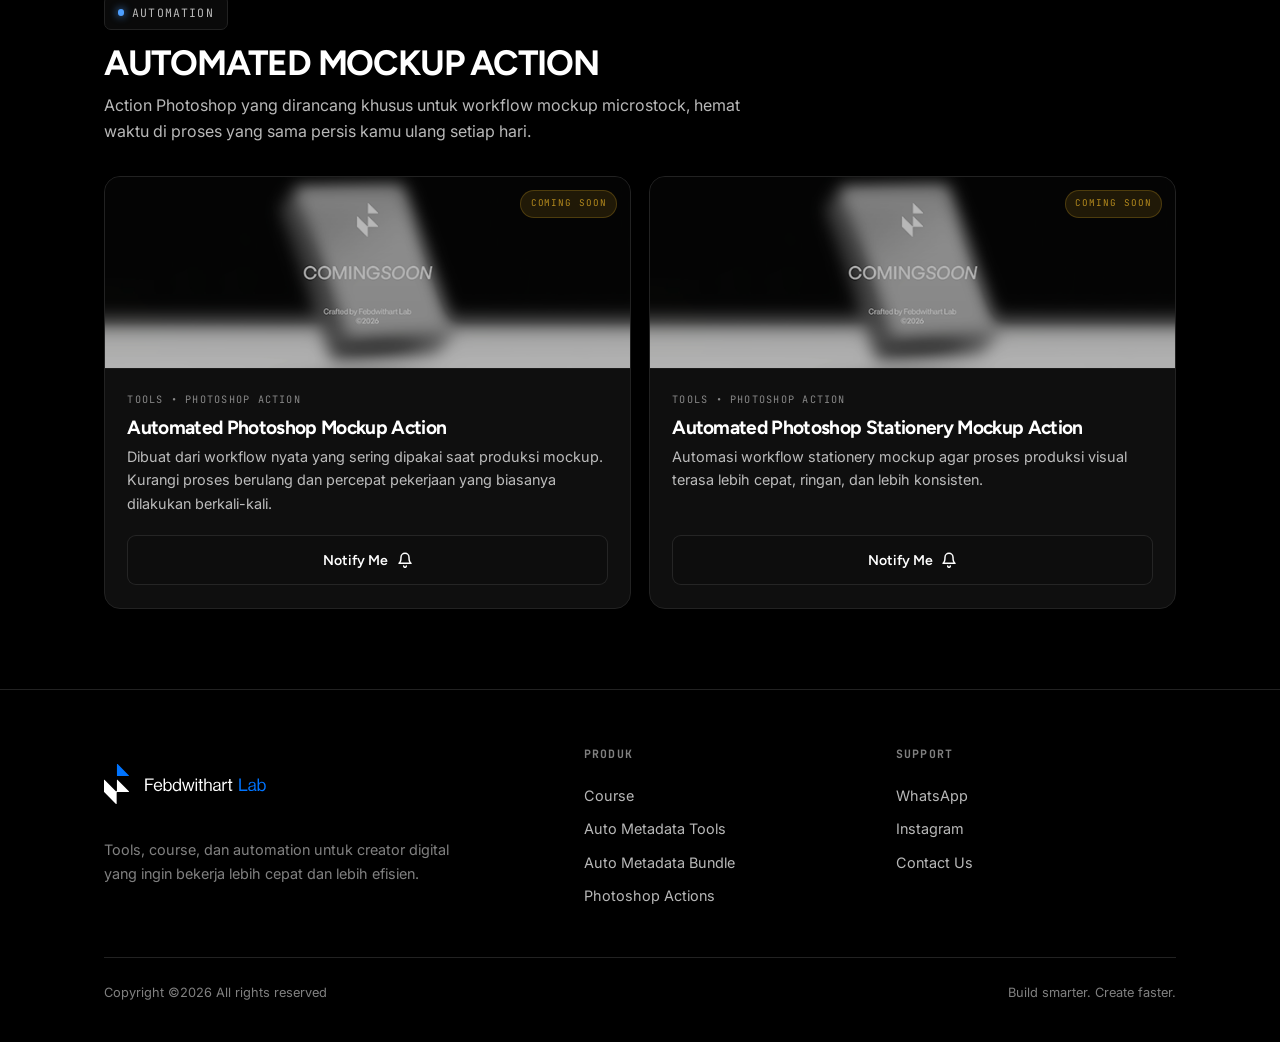
==== commit 9f71a7de: "Add files via upload" ====
--- a/index.html
+++ b/index.html
@@ -3,13 +3,13 @@
 <head>
 <meta charset="UTF-8" />
 <meta name="viewport" content="width=device-width, initial-scale=1.0" />
-<title>Febdwithart Labs</title>
-<meta name="description" content="Ecosystem produk digital Febdwithart Labs: tools auto-metadata, course Photoshop & Blender, dan automasi workflow untuk microstocker, desainer, dan kreator AI." />
+<title>Febdwithart Lab</title>
+<meta name="description" content="Ecosystem produk digital Febdwithart Lab: tools auto-metadata, course Photoshop & Blender, dan automasi workflow untuk microstocker, desainer, dan kreator AI." />
 <!-- Open Graph — tampilan saat link dibagikan -->
 <meta property="og:type"        content="website" />
-<meta property="og:site_name"   content="Febdwithart Labs" />
+<meta property="og:site_name"   content="Febdwithart Lab" />
 <meta property="og:url"         content="https://febdwithartlab.com/" />
-<meta property="og:title"       content="Febdwithart Labs — Tools & Automasi untuk Microstocker" />
+<meta property="og:title"       content="Febdwithart Lab — Tools & Automasi untuk Microstocker" />
 <meta property="og:description" content="Tools auto-metadata, course, dan sistem workflow untuk microstocker yang ingin produksi lebih banyak tanpa kerja dua kali lipat." />
 <meta property="og:image"       content="https://febdwithartlab.com/images/og-image.jpg" />
 <meta property="og:image:width"  content="1200" />
@@ -19,7 +19,7 @@
 <!-- Twitter / X Card -->
 <meta name="twitter:card"        content="summary_large_image" />
 <meta name="twitter:site"        content="@febdwithartlab" />
-<meta name="twitter:title"       content="Febdwithart Labs — Tools & Automasi untuk Microstocker" />
+<meta name="twitter:title"       content="Febdwithart Lab — Tools & Automasi untuk Microstocker" />
 <meta name="twitter:description" content="Tools auto-metadata, course, dan sistem workflow untuk microstocker yang ingin produksi lebih banyak tanpa kerja dua kali lipat." />
 <meta name="twitter:image"       content="https://febdwithartlab.com/images/og-image.jpg" />
 
@@ -66,7 +66,7 @@
     <div class="wrap">
       <span class="badge reveal"><span class="dot"></span> Microstock &bull; AI &bull; Automation</span>
       <h1 class="reveal"> Kurangi pekerjaan manual.<br><span class="grad"> Bangun sistem kerja yang lebih cepat.</span></h1>
-      <p class="lead reveal"> Febdwithart Labs membangun tools, workflow, course, dan sistem kreatif untuk microstocker, desainer, dan kreator AI yang ingin bekerja lebih efisien tanpa tenggelam di proses berulang.</p>
+      <p class="lead reveal"> Febdwithart Lab membangun tools, workflow, course, dan sistem kreatif untuk microstocker, desainer, dan kreator AI yang ingin bekerja lebih efisien tanpa tenggelam di proses berulang.</p>
       <div class="hero-actions reveal">
         <a href="#produk" class="btn btn-primary">Lihat Produk
           <svg viewBox="0 0 24 24" fill="none" stroke="currentColor" stroke-width="2.2" stroke-linecap="round" stroke-linejoin="round"><path d="M12 5v14M6 13l6 6 6-6"/></svg>
@@ -213,10 +213,10 @@
             class="thumb-img" />
           </div>
           <div class="pcard-body">
-            <span class="pc-eyebrow">Keyword Assist &bull; Save Time &bull; Smart Workflow</span>
+            <span class="pc-eyebrow">Asset-Aware &bull; AI Generated &bull; Faster Upload</span>
             <h3>Auto Metadata Vecteezy</h3>
             <div class="pc-platforms"><span>Vecteezy</span></div>
-            <p>Kurangi proses metadata manual dan percepat upload Vecteezy menggunakan workflow yang lebih efisien.</p>
+            <p>AI mendeteksi tipe asetmu lalu generate metadata yang sesuai — Photo, Vector, Video, PNG, atau PSD diperlakukan berbeda secara otomatis.</p>
             <div class="pc-actions">
               <a class="btn btn-ghost" href="products/autometadata-vecteezy.html">Detail Produk</a>
               <a class="btn btn-primary" href="https://lynk.id/febdwithart/2qzo8mz1nnvk/checkout" target="_blank" rel="noopener">Beli Sekarang
@@ -317,7 +317,7 @@
       <div class="foot-brand">
         <span class="logo">
           <img src="images/logo-icon.svg" alt="Febdwithart" class="logo-icon" />
-          <img src="images/logo-type.svg" alt="Febdwithart Labs" class="logo-type" />
+          <img src="images/logo-type.svg" alt="Febdwithart Lab" class="logo-type" />
         </span>
         <p>Tools, course, dan automation untuk creator digital yang ingin bekerja lebih cepat dan lebih efisien.</p>
       </div>
--- a/css/style.css
+++ b/css/style.css
@@ -420,6 +420,13 @@
 .notes ul{list-style:none;display:flex;flex-direction:column;gap:.55rem;}
 .notes li{font-size:.86rem;color:var(--t-2);display:flex;gap:.6rem;}
 .notes li::before{content:"—";color:var(--t-3);flex:none;}
+
+/* origin story */
+.origin-box{border:1px solid var(--line);border-radius:14px;padding:2rem 2.4rem;}
+.origin-box p{font-size:.95rem;color:var(--t-2);line-height:1.8;margin-bottom:1rem;}
+.origin-box p:last-child{margin-bottom:0;}
+.origin-goal{margin-top:1.4rem!important;}
+.origin-goal strong{color:var(--t-1);font-family:'Figtree';font-weight:700;font-size:1rem;}
 
 /* detail CTA */
 .det-cta{
